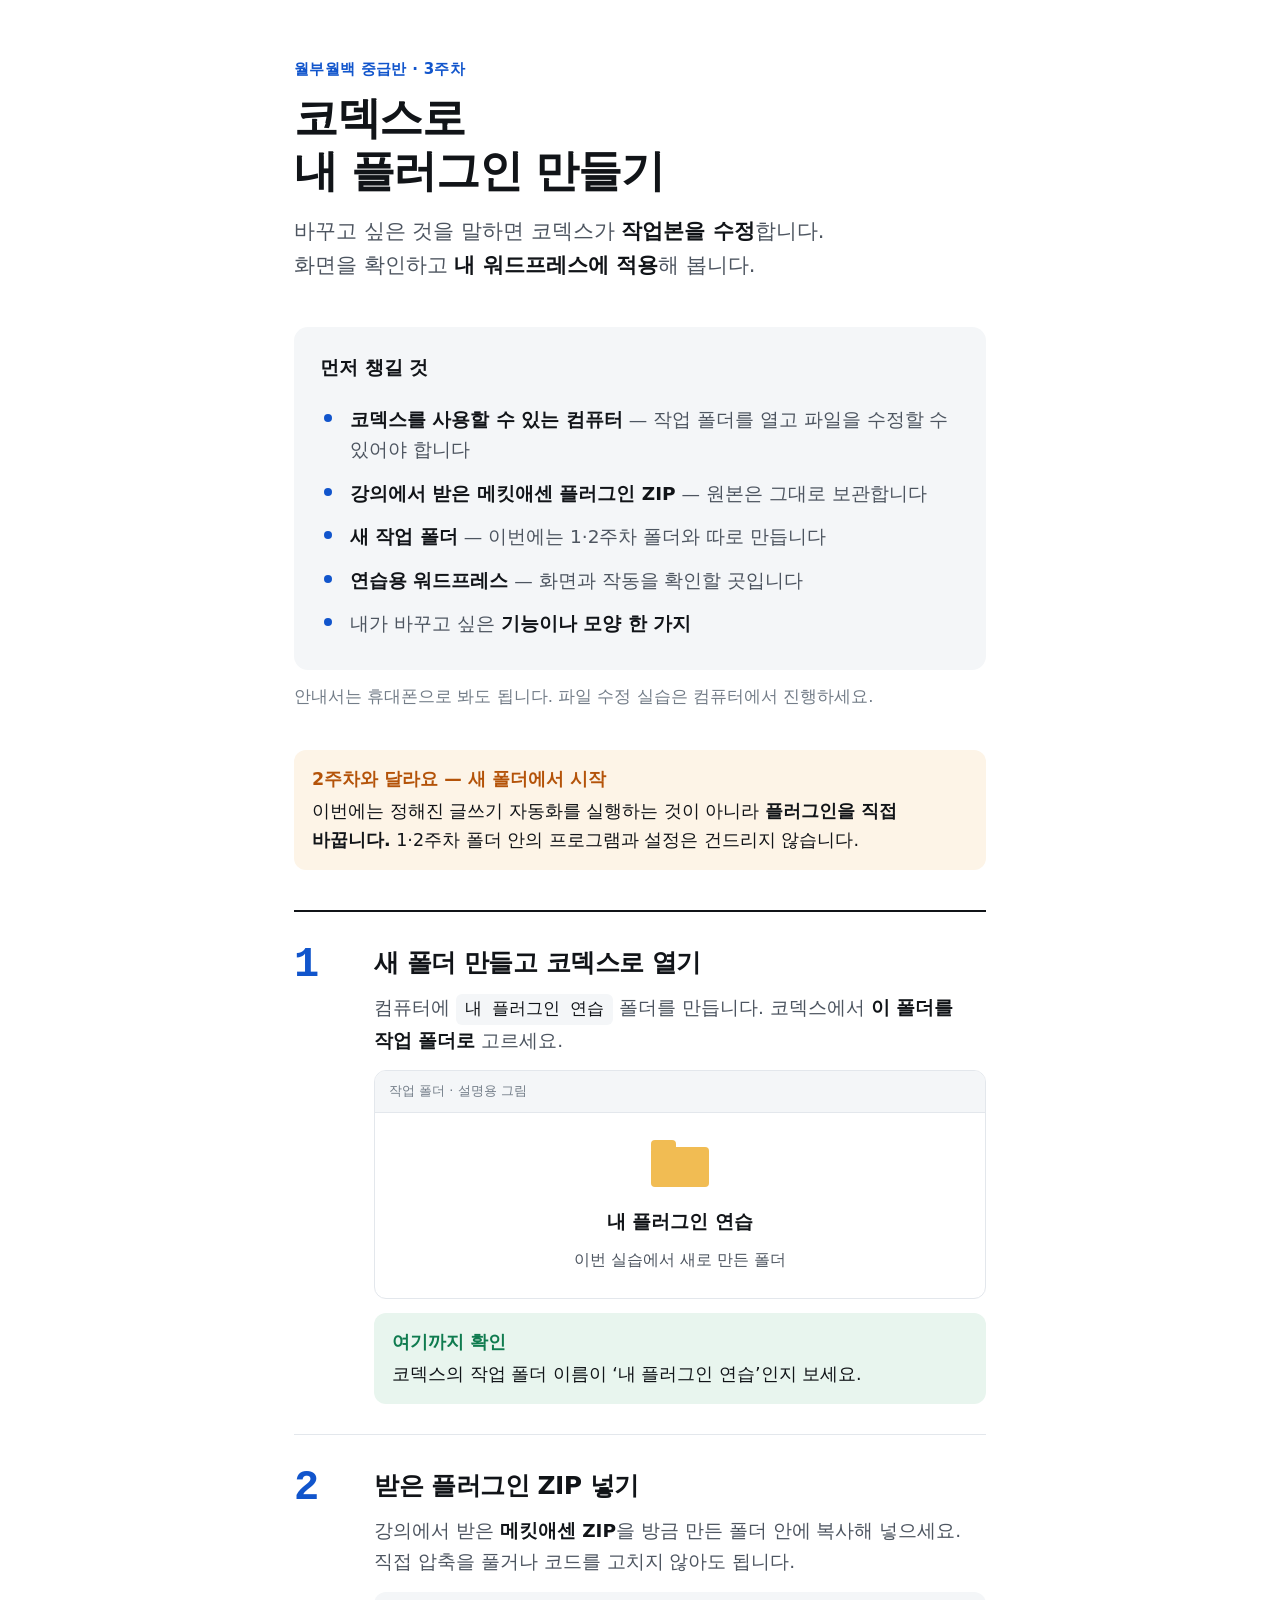
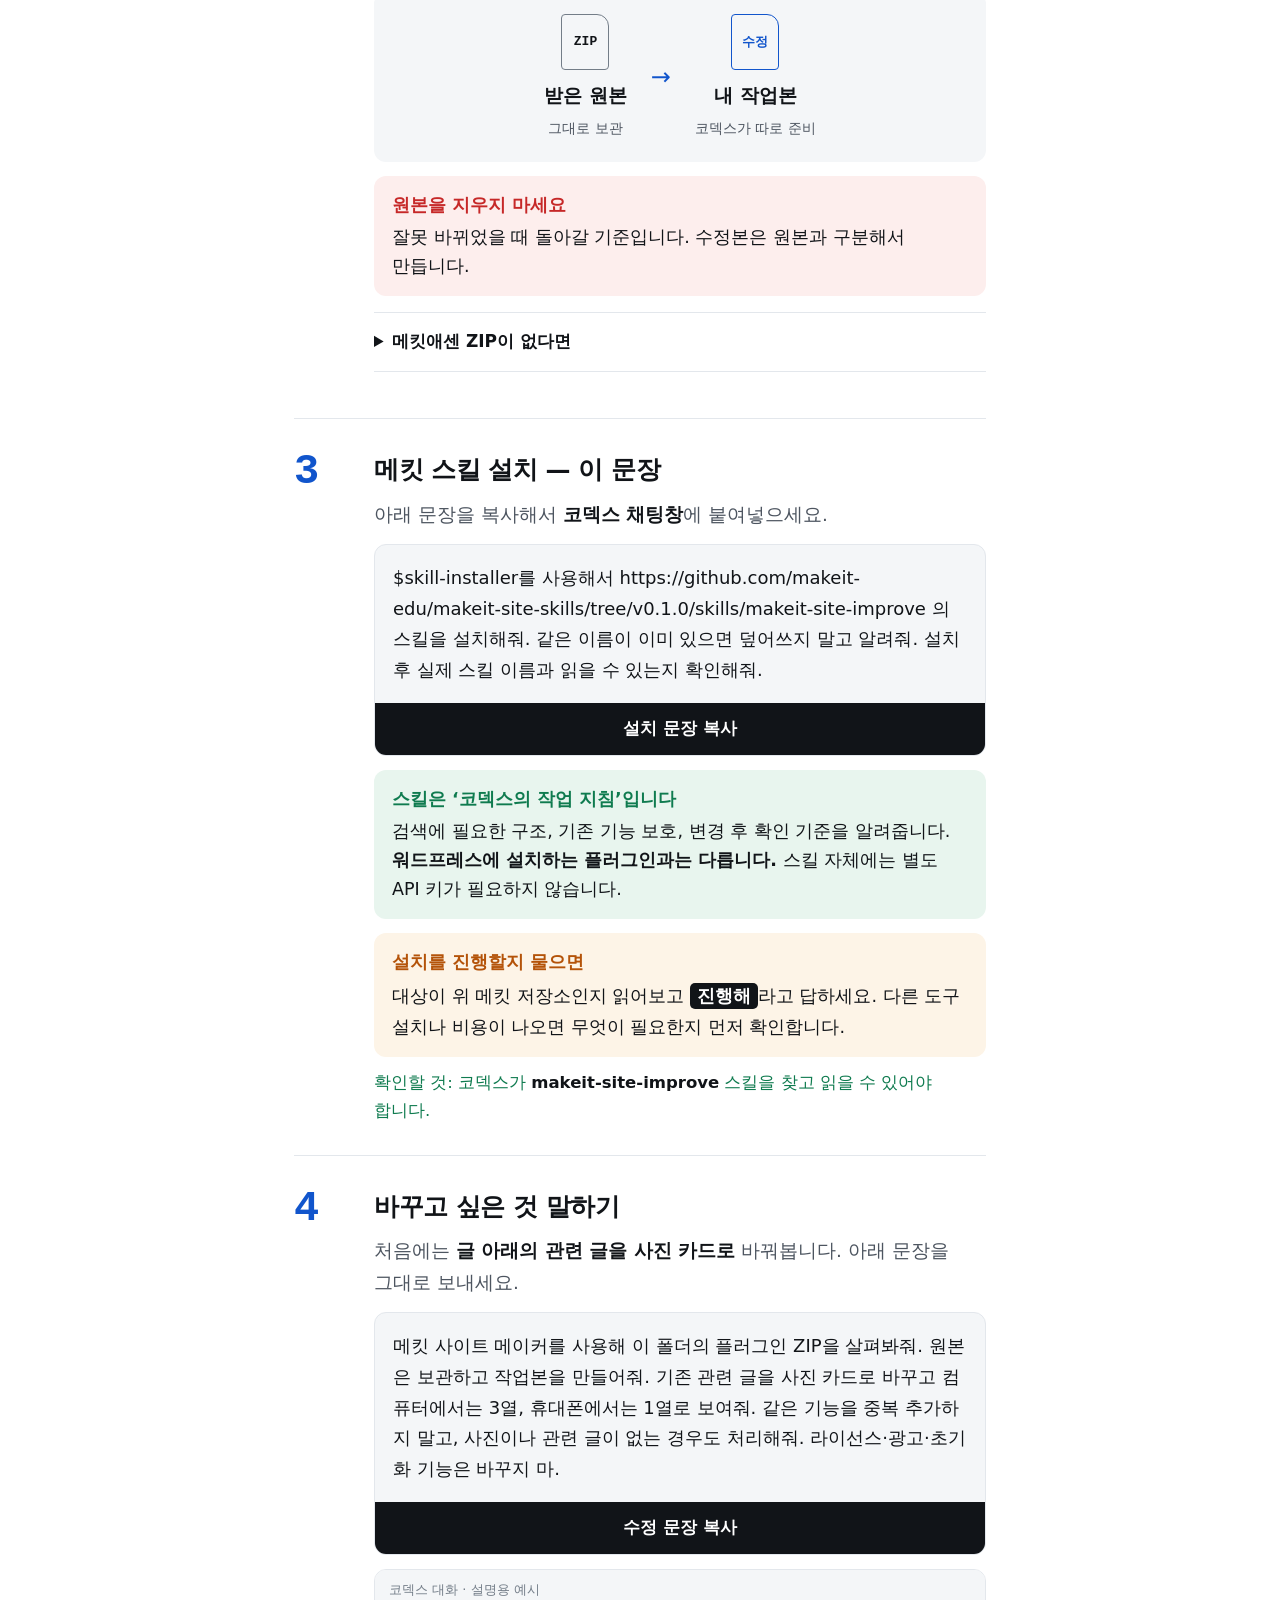
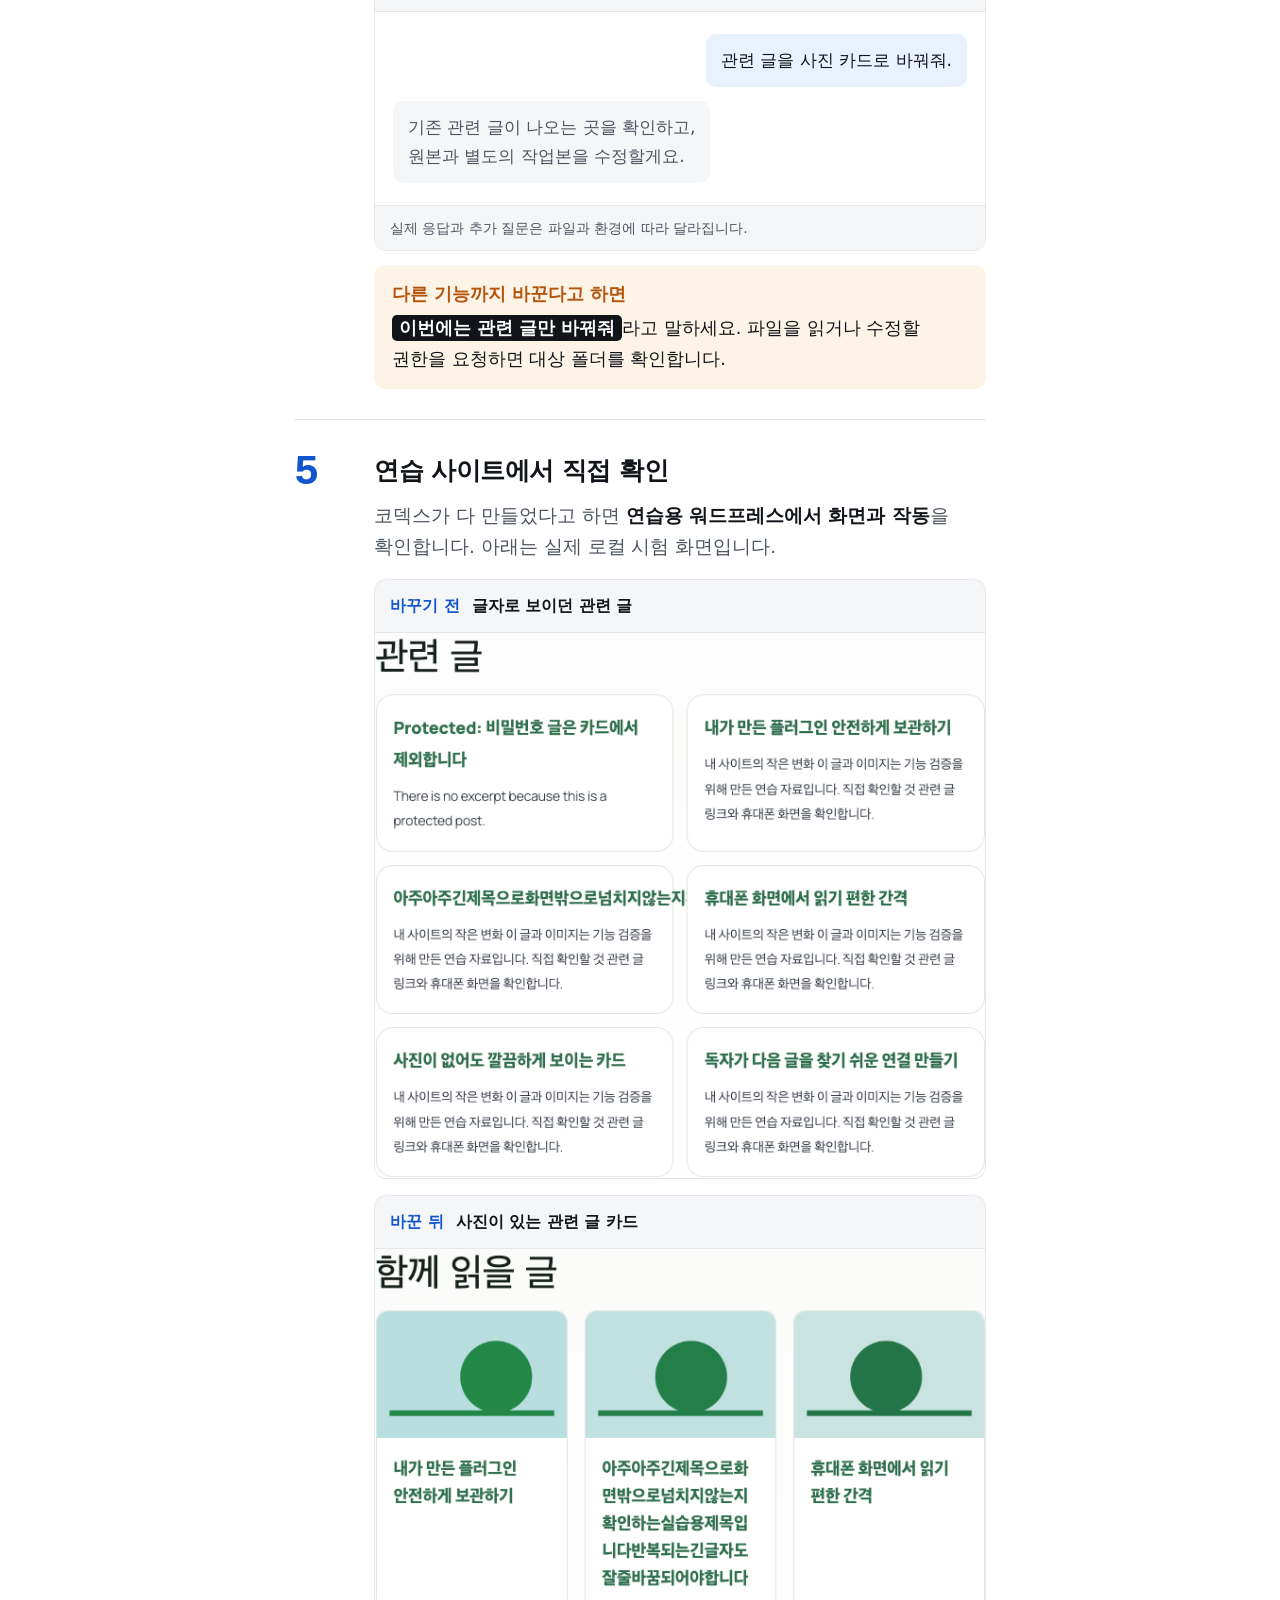
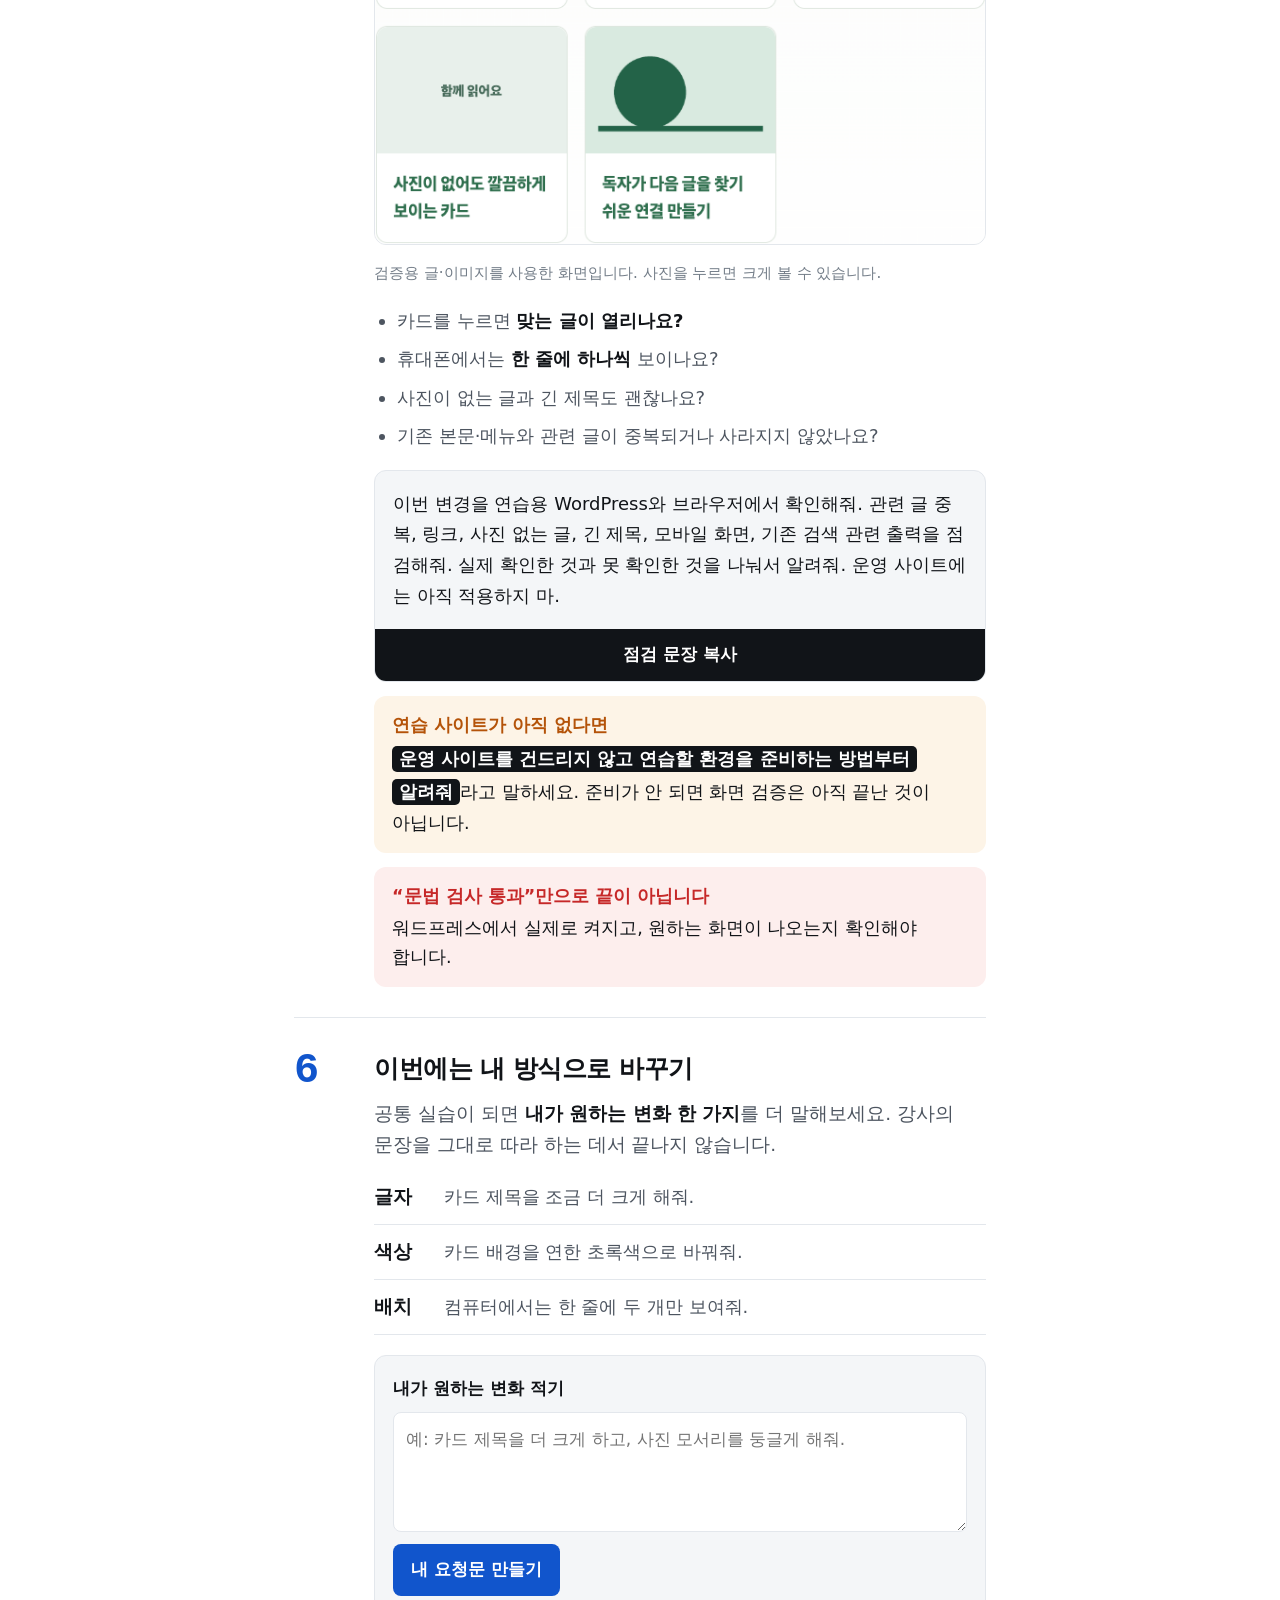
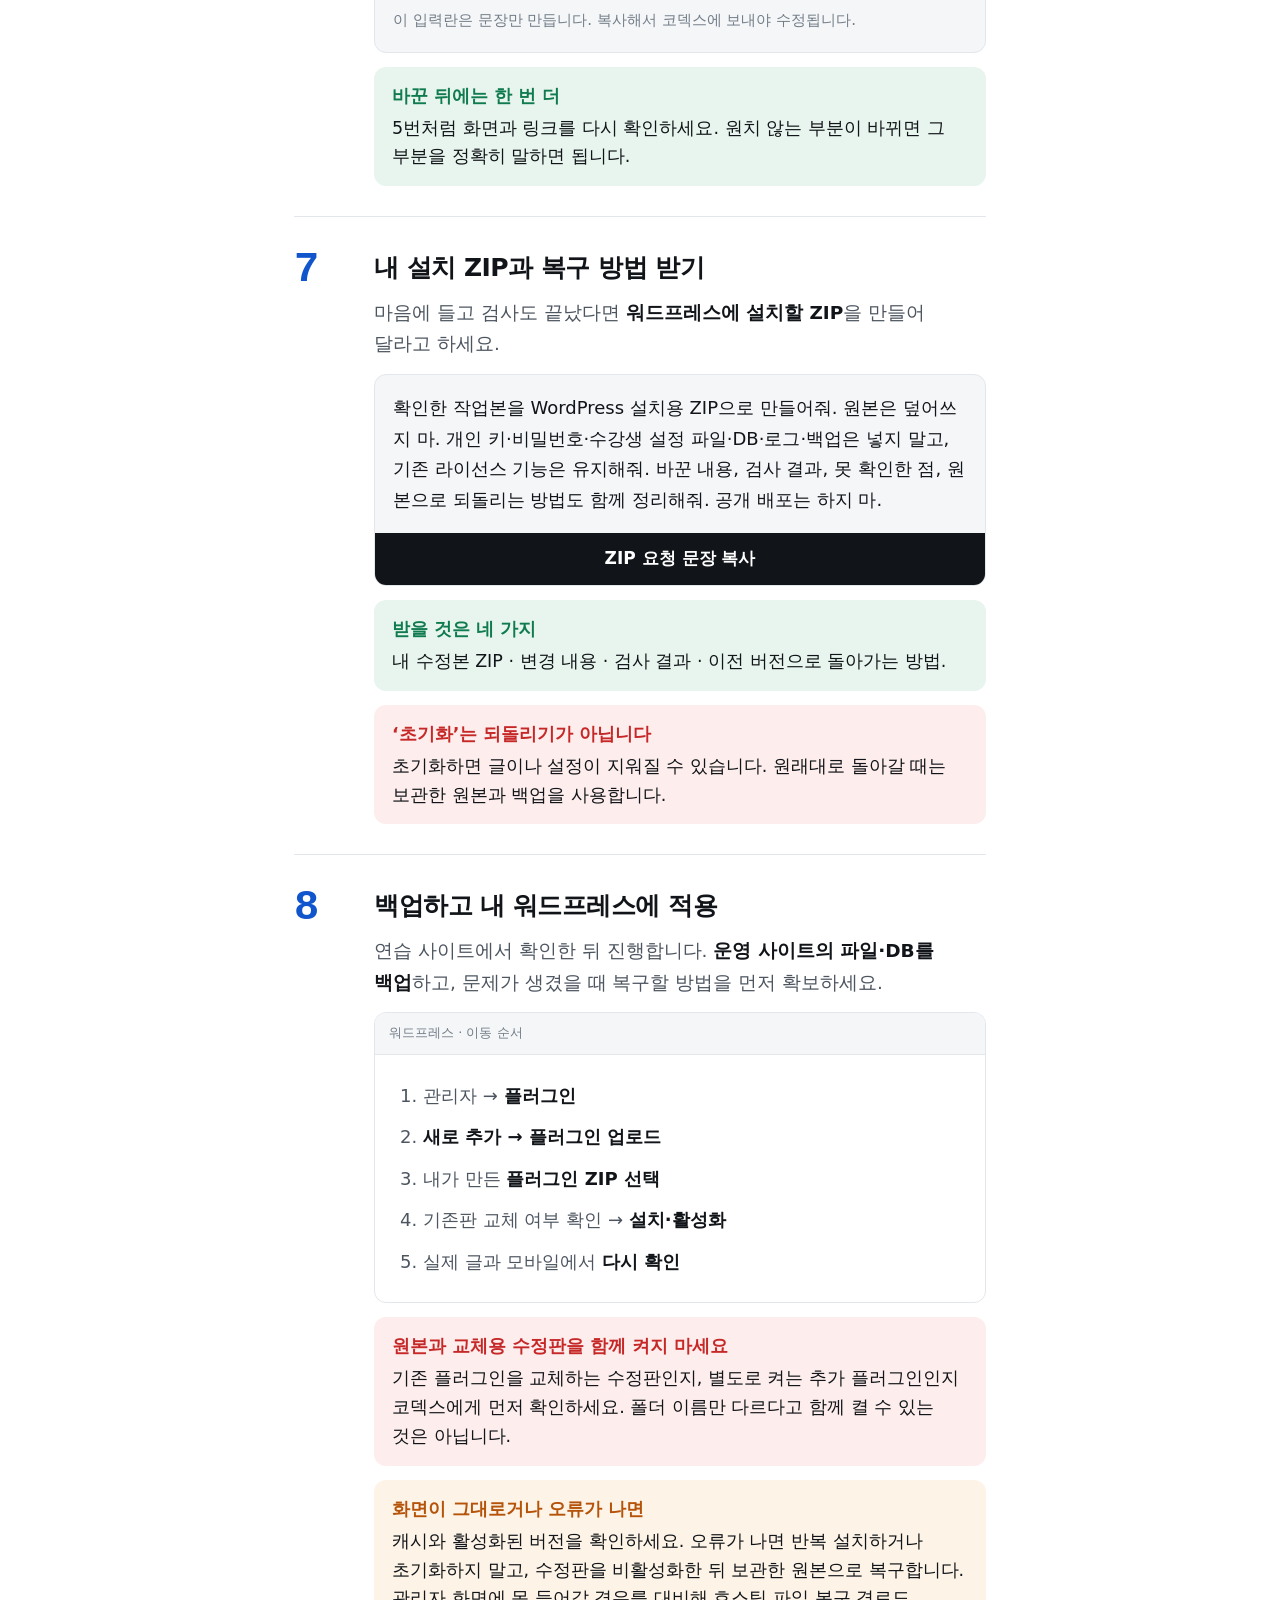
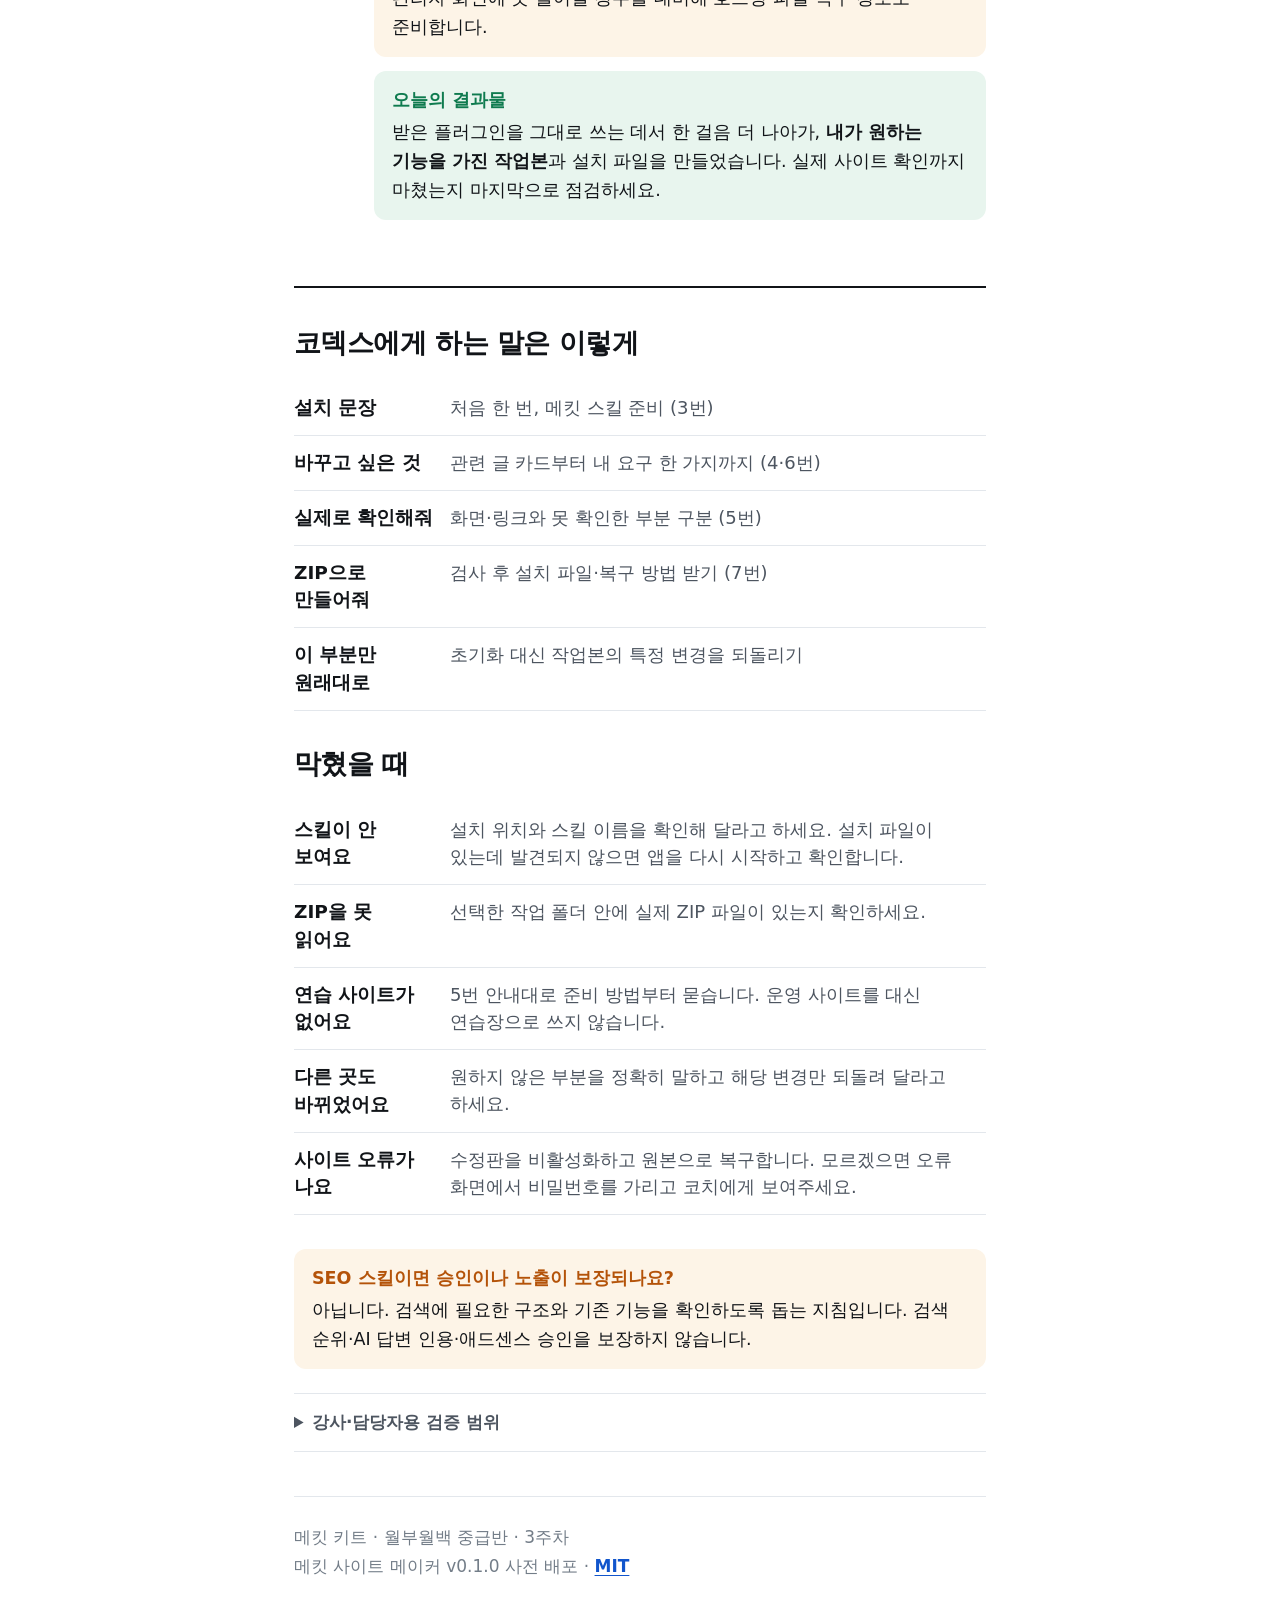
==== docs/week3/index.html @ f763611f "네이버 가이드 흐름을 따른 별도 3주차 페이지 추가" ====
<!doctype html>
<html lang="ko">
<head>
  <meta charset="utf-8">
  <meta name="viewport" content="width=device-width, initial-scale=1">
  <meta name="description" content="메킷 스킬을 준비하고, Codex에 원하는 변경을 말하고, 내 WordPress 플러그인을 만드는 중급반 3주차 안내서.">
  <meta name="color-scheme" content="light dark">
  <title>내 플러그인 만들기 — 월부월백 중급반 3주차</title>
  <link rel="stylesheet" href="style.css">
</head>
<body>
<a class="skip" href="#steps">실습 순서로 바로가기</a>
<main class="wrap">
  <header>
    <p class="eyebrow">월부월백 중급반 · 3주차</p>
    <h1>코덱스로<br>내 플러그인 만들기</h1>
    <p>바꾸고 싶은 것을 말하면 코덱스가 <b>작업본을 수정</b>합니다.<br>화면을 확인하고 <b>내 워드프레스에 적용</b>해 봅니다.</p>
  </header>

  <section class="prep" aria-labelledby="prep-title">
    <h2 id="prep-title">먼저 챙길 것</h2>
    <ul>
      <li><b>코덱스를 사용할 수 있는 컴퓨터</b> — 작업 폴더를 열고 파일을 수정할 수 있어야 합니다</li>
      <li><b>강의에서 받은 메킷애센 플러그인 ZIP</b> — 원본은 그대로 보관합니다</li>
      <li><b>새 작업 폴더</b> — 이번에는 1·2주차 폴더와 따로 만듭니다</li>
      <li><b>연습용 워드프레스</b> — 화면과 작동을 확인할 곳입니다</li>
      <li>내가 바꾸고 싶은 <b>기능이나 모양 한 가지</b></li>
    </ul>
  </section>
  <p class="tiny">안내서는 휴대폰으로 봐도 됩니다. 파일 수정 실습은 컴퓨터에서 진행하세요.</p>

  <aside class="note warn intro-note"><b>2주차와 달라요 — 새 폴더에서 시작</b>이번에는 정해진 글쓰기 자동화를 실행하는 것이 아니라 <b>플러그인을 직접 바꿉니다.</b> 1·2주차 폴더 안의 프로그램과 설정은 건드리지 않습니다.</aside>

  <div class="steps" id="steps">
    <section class="step" id="step-1" aria-labelledby="title-1">
      <div class="num" aria-hidden="true">1</div><div class="body">
        <h2 id="title-1">새 폴더 만들고 코덱스로 열기</h2>
        <p>컴퓨터에 <span class="path">내 플러그인 연습</span> 폴더를 만듭니다. 코덱스에서 <b>이 폴더를 작업 폴더로</b> 고르세요.</p>
        <div class="screen"><div class="bar"><span>작업 폴더 · 설명용 그림</span></div><div class="folder-picture"><span class="folder-icon" aria-hidden="true"></span><b>내 플러그인 연습</b><span>이번 실습에서 새로 만든 폴더</span></div></div>
        <aside class="note ok"><b>여기까지 확인</b>코덱스의 작업 폴더 이름이 ‘내 플러그인 연습’인지 보세요.</aside>
      </div>
    </section>

    <section class="step" id="step-2" aria-labelledby="title-2">
      <div class="num" aria-hidden="true">2</div><div class="body">
        <h2 id="title-2">받은 플러그인 ZIP 넣기</h2>
        <p>강의에서 받은 <b>메킷애센 ZIP</b>을 방금 만든 폴더 안에 복사해 넣으세요. 직접 압축을 풀거나 코드를 고치지 않아도 됩니다.</p>
        <div class="file-flow" aria-label="받은 원본 ZIP은 보관하고 코덱스가 별도 작업본을 만듭니다"><div><span class="file-tag">ZIP</span><b>받은 원본</b><small>그대로 보관</small></div><span class="arrow" aria-hidden="true">→</span><div><span class="file-tag blue">수정</span><b>내 작업본</b><small>코덱스가 따로 준비</small></div></div>
        <aside class="note stop"><b>원본을 지우지 마세요</b>잘못 바뀌었을 때 돌아갈 기준입니다. 수정본은 원본과 구분해서 만듭니다.</aside>
        <details><summary>메킷애센 ZIP이 없다면</summary><p>독립 연습용 플러그인으로 시작할 수 있습니다. 메킷애센을 대신하는 제품은 아닙니다.</p><a class="linkbig" href="../downloads/makeit-related-lab-0.1.0.zip" download>연습용 플러그인 ZIP 받기 ↓</a><p>이 예제는 설치 후 글의 단축코드 블록에 <span class="path">[makeit_related_lab]</span>를 넣어 사용합니다. 같은 카테고리에 공개 글이 두 개 이상 있어야 다른 글 카드가 나옵니다.</p></details>
      </div>
    </section>

    <section class="step" id="step-3" aria-labelledby="title-3">
      <div class="num" aria-hidden="true">3</div><div class="body">
        <h2 id="title-3">메킷 스킬 설치 — 이 문장</h2>
        <p>아래 문장을 복사해서 <b>코덱스 채팅창</b>에 붙여넣으세요.</p>
        <div class="prompt"><p id="install-prompt">$skill-installer를 사용해서 https://github.com/makeit-edu/makeit-site-skills/tree/v0.1.0/skills/makeit-site-improve 의 스킬을 설치해줘. 같은 이름이 이미 있으면 덮어쓰지 말고 알려줘. 설치 후 실제 스킬 이름과 읽을 수 있는지 확인해줘.</p><button type="button" data-copy="install-prompt">설치 문장 복사</button></div>
        <aside class="note ok"><b>스킬은 ‘코덱스의 작업 지침’입니다</b>검색에 필요한 구조, 기존 기능 보호, 변경 후 확인 기준을 알려줍니다. <b>워드프레스에 설치하는 플러그인과는 다릅니다.</b> 스킬 자체에는 별도 API 키가 필요하지 않습니다.</aside>
        <aside class="note warn"><b>설치를 진행할지 물으면</b>대상이 위 메킷 저장소인지 읽어보고 <span class="type">진행해</span>라고 답하세요. 다른 도구 설치나 비용이 나오면 무엇이 필요한지 먼저 확인합니다.</aside>
        <p class="success">확인할 것: 코덱스가 <b>makeit-site-improve</b> 스킬을 찾고 읽을 수 있어야 합니다.</p>
      </div>
    </section>

    <section class="step" id="step-4" aria-labelledby="title-4">
      <div class="num" aria-hidden="true">4</div><div class="body">
        <h2 id="title-4">바꾸고 싶은 것 말하기</h2>
        <p>처음에는 <b>글 아래의 관련 글을 사진 카드로</b> 바꿔봅니다. 아래 문장을 그대로 보내세요.</p>
        <div class="prompt"><p id="change-prompt">메킷 사이트 메이커를 사용해 이 폴더의 플러그인 ZIP을 살펴봐줘. 원본은 보관하고 작업본을 만들어줘. 기존 관련 글을 사진 카드로 바꾸고 컴퓨터에서는 3열, 휴대폰에서는 1열로 보여줘. 같은 기능을 중복 추가하지 말고, 사진이나 관련 글이 없는 경우도 처리해줘. 라이선스·광고·초기화 기능은 바꾸지 마.</p><button type="button" data-copy="change-prompt">수정 문장 복사</button></div>
        <div class="screen"><div class="bar"><span>코덱스 대화 · 설명용 예시</span></div><div class="conversation"><p class="you">관련 글을 사진 카드로 바꿔줘.</p><p class="codex">기존 관련 글이 나오는 곳을 확인하고,<br>원본과 별도의 작업본을 수정할게요.</p></div><div class="screen-caption">실제 응답과 추가 질문은 파일과 환경에 따라 달라집니다.</div></div>
        <aside class="note warn"><b>다른 기능까지 바꾼다고 하면</b><span class="type">이번에는 관련 글만 바꿔줘</span>라고 말하세요. 파일을 읽거나 수정할 권한을 요청하면 대상 폴더를 확인합니다.</aside>
      </div>
    </section>

    <section class="step" id="step-5" aria-labelledby="title-5">
      <div class="num" aria-hidden="true">5</div><div class="body">
        <h2 id="title-5">연습 사이트에서 직접 확인</h2>
        <p>코덱스가 다 만들었다고 하면 <b>연습용 워드프레스에서 화면과 작동</b>을 확인합니다. 아래는 실제 로컬 시험 화면입니다.</p>
        <figure><figcaption><span>바꾸기 전</span>글자로 보이던 관련 글</figcaption><a href="../images/makeit-before.png" target="_blank" rel="noopener"><img src="../images/makeit-before.png" alt="변경 전 텍스트 중심 관련 글 목록" width="1118" loading="lazy"></a></figure>
        <figure><figcaption><span>바꾼 뒤</span>사진이 있는 관련 글 카드</figcaption><a href="../images/makeit-after-1440.png" target="_blank" rel="noopener"><img src="../images/makeit-after-1440.png" alt="변경 후 사진과 제목이 있는 세 열의 관련 글 카드" width="1118" loading="lazy"></a></figure>
        <p class="caption">검증용 글·이미지를 사용한 화면입니다. 사진을 누르면 크게 볼 수 있습니다.</p>
        <ul class="checks"><li>카드를 누르면 <b>맞는 글이 열리나요?</b></li><li>휴대폰에서는 <b>한 줄에 하나씩</b> 보이나요?</li><li>사진이 없는 글과 긴 제목도 괜찮나요?</li><li>기존 본문·메뉴와 관련 글이 중복되거나 사라지지 않았나요?</li></ul>
        <div class="prompt"><p id="check-prompt">이번 변경을 연습용 WordPress와 브라우저에서 확인해줘. 관련 글 중복, 링크, 사진 없는 글, 긴 제목, 모바일 화면, 기존 검색 관련 출력을 점검해줘. 실제 확인한 것과 못 확인한 것을 나눠서 알려줘. 운영 사이트에는 아직 적용하지 마.</p><button type="button" data-copy="check-prompt">점검 문장 복사</button></div>
        <aside class="note warn"><b>연습 사이트가 아직 없다면</b><span class="type">운영 사이트를 건드리지 않고 연습할 환경을 준비하는 방법부터 알려줘</span>라고 말하세요. 준비가 안 되면 화면 검증은 아직 끝난 것이 아닙니다.</aside>
        <aside class="note stop"><b>“문법 검사 통과”만으로 끝이 아닙니다</b>워드프레스에서 실제로 켜지고, 원하는 화면이 나오는지 확인해야 합니다.</aside>
      </div>
    </section>

    <section class="step" id="step-6" aria-labelledby="title-6">
      <div class="num" aria-hidden="true">6</div><div class="body">
        <h2 id="title-6">이번에는 내 방식으로 바꾸기</h2>
        <p>공통 실습이 되면 <b>내가 원하는 변화 한 가지</b>를 더 말해보세요. 강사의 문장을 그대로 따라 하는 데서 끝나지 않습니다.</p>
        <div class="cmds examples"><div class="cmd"><b>글자</b><span>카드 제목을 조금 더 크게 해줘.</span></div><div class="cmd"><b>색상</b><span>카드 배경을 연한 초록색으로 바꿔줘.</span></div><div class="cmd"><b>배치</b><span>컴퓨터에서는 한 줄에 두 개만 보여줘.</span></div></div>
        <div class="personal"><label for="idea">내가 원하는 변화 적기</label><textarea id="idea" rows="3" maxlength="2000" placeholder="예: 카드 제목을 더 크게 하고, 사진 모서리를 둥글게 해줘."></textarea><button type="button" id="build-prompt">내 요청문 만들기</button><div class="prompt" id="personal-result" hidden><p id="own-prompt"></p><button type="button" data-copy="own-prompt">내 요청문 복사</button></div><p class="caption">이 입력란은 문장만 만듭니다. 복사해서 코덱스에 보내야 수정됩니다.</p></div>
        <aside class="note ok"><b>바꾼 뒤에는 한 번 더</b>5번처럼 화면과 링크를 다시 확인하세요. 원치 않는 부분이 바뀌면 그 부분을 정확히 말하면 됩니다.</aside>
      </div>
    </section>

    <section class="step" id="step-7" aria-labelledby="title-7">
      <div class="num" aria-hidden="true">7</div><div class="body">
        <h2 id="title-7">내 설치 ZIP과 복구 방법 받기</h2>
        <p>마음에 들고 검사도 끝났다면 <b>워드프레스에 설치할 ZIP</b>을 만들어 달라고 하세요.</p>
        <div class="prompt"><p id="zip-prompt">확인한 작업본을 WordPress 설치용 ZIP으로 만들어줘. 원본은 덮어쓰지 마. 개인 키·비밀번호·수강생 설정 파일·DB·로그·백업은 넣지 말고, 기존 라이선스 기능은 유지해줘. 바꾼 내용, 검사 결과, 못 확인한 점, 원본으로 되돌리는 방법도 함께 정리해줘. 공개 배포는 하지 마.</p><button type="button" data-copy="zip-prompt">ZIP 요청 문장 복사</button></div>
        <div class="note ok"><b>받을 것은 네 가지</b>내 수정본 ZIP · 변경 내용 · 검사 결과 · 이전 버전으로 돌아가는 방법.</div>
        <aside class="note stop"><b>‘초기화’는 되돌리기가 아닙니다</b>초기화하면 글이나 설정이 지워질 수 있습니다. 원래대로 돌아갈 때는 보관한 원본과 백업을 사용합니다.</aside>
      </div>
    </section>

    <section class="step" id="step-8" aria-labelledby="title-8">
      <div class="num" aria-hidden="true">8</div><div class="body">
        <h2 id="title-8">백업하고 내 워드프레스에 적용</h2>
        <p>연습 사이트에서 확인한 뒤 진행합니다. <b>운영 사이트의 파일·DB를 백업</b>하고, 문제가 생겼을 때 복구할 방법을 먼저 확보하세요.</p>
        <div class="screen"><div class="bar"><span>워드프레스 · 이동 순서</span></div><ol class="install-route"><li>관리자 → <b>플러그인</b></li><li><b>새로 추가 → 플러그인 업로드</b></li><li>내가 만든 <b>플러그인 ZIP 선택</b></li><li>기존판 교체 여부 확인 → <b>설치·활성화</b></li><li>실제 글과 모바일에서 <b>다시 확인</b></li></ol></div>
        <aside class="note stop"><b>원본과 교체용 수정판을 함께 켜지 마세요</b>기존 플러그인을 교체하는 수정판인지, 별도로 켜는 추가 플러그인인지 코덱스에게 먼저 확인하세요. 폴더 이름만 다르다고 함께 켤 수 있는 것은 아닙니다.</aside>
        <aside class="note warn"><b>화면이 그대로거나 오류가 나면</b>캐시와 활성화된 버전을 확인하세요. 오류가 나면 반복 설치하거나 초기화하지 말고, 수정판을 비활성화한 뒤 보관한 원본으로 복구합니다. 관리자 화면에 못 들어갈 경우를 대비해 호스팅 파일 복구 경로도 준비합니다.</aside>
        <div class="note ok"><b>오늘의 결과물</b>받은 플러그인을 그대로 쓰는 데서 한 걸음 더 나아가, <b>내가 원하는 기능을 가진 작업본</b>과 설치 파일을 만들었습니다. 실제 사이트 확인까지 마쳤는지 마지막으로 점검하세요.</div>
      </div>
    </section>
  </div>

  <section class="tail" aria-labelledby="commands-title">
    <h2 id="commands-title">코덱스에게 하는 말은 이렇게</h2>
    <div class="cmds"><div class="cmd"><b>설치 문장</b><span>처음 한 번, 메킷 스킬 준비 (3번)</span></div><div class="cmd"><b>바꾸고 싶은 것</b><span>관련 글 카드부터 내 요구 한 가지까지 (4·6번)</span></div><div class="cmd"><b>실제로 확인해줘</b><span>화면·링크와 못 확인한 부분 구분 (5번)</span></div><div class="cmd"><b>ZIP으로 만들어줘</b><span>검사 후 설치 파일·복구 방법 받기 (7번)</span></div><div class="cmd"><b>이 부분만 원래대로</b><span>초기화 대신 작업본의 특정 변경을 되돌리기</span></div></div>
    <h2>막혔을 때</h2>
    <div class="cmds"><div class="cmd"><b>스킬이 안 보여요</b><span>설치 위치와 스킬 이름을 확인해 달라고 하세요. 설치 파일이 있는데 발견되지 않으면 앱을 다시 시작하고 확인합니다.</span></div><div class="cmd"><b>ZIP을 못 읽어요</b><span>선택한 작업 폴더 안에 실제 ZIP 파일이 있는지 확인하세요.</span></div><div class="cmd"><b>연습 사이트가 없어요</b><span>5번 안내대로 준비 방법부터 묻습니다. 운영 사이트를 대신 연습장으로 쓰지 않습니다.</span></div><div class="cmd"><b>다른 곳도 바뀌었어요</b><span>원하지 않은 부분을 정확히 말하고 해당 변경만 되돌려 달라고 하세요.</span></div><div class="cmd"><b>사이트 오류가 나요</b><span>수정판을 비활성화하고 원본으로 복구합니다. 모르겠으면 오류 화면에서 비밀번호를 가리고 코치에게 보여주세요.</span></div></div>
    <aside class="note warn"><b>SEO 스킬이면 승인이나 노출이 보장되나요?</b>아닙니다. 검색에 필요한 구조와 기존 기능을 확인하도록 돕는 지침입니다. 검색 순위·AI 답변 인용·애드센스 승인을 보장하지 않습니다.</aside>
    <details class="teacher"><summary>강사·담당자용 검증 범위</summary><p>스킬 다운로드·설치, 로컬 WordPress 실행·화면·복구, 검사 도구 시험을 확인했습니다. Windows 첫 설치, 첫 수강생 완주, 운영 사이트 적용은 별도 검증이 필요합니다. 설치 파일 확인과 실제 대화에서의 스킬 사용은 구분합니다.</p><p><a href="../verification.md">상세 검증 기록</a> · <a href="../sources.md">공식 근거</a> · <a href="https://github.com/makeit-edu/makeit-site-skills">공개 저장소</a></p></details>
  </section>
  <footer>메킷 키트 · 월부월백 중급반 · 3주차<br>메킷 사이트 메이커 v0.1.0 사전 배포 · <a href="https://github.com/makeit-edu/makeit-site-skills/blob/main/LICENSE">MIT</a></footer>
</main>
<div id="notice" role="status" aria-live="polite"></div>
<script src="script.js"></script>
</body>
</html>
---- docs/week3/style.css ----
:root{--ink:#111418;--muted:#4d5560;--faint:#737d88;--bg:#fff;--box:#f4f6f8;--line:#e3e7ec;--blue:#1155cc;--blue-bg:#eaf1fe;--warn:#b45309;--warn-bg:#fdf4e7;--stop:#c62828;--stop-bg:#fdeeed;--ok:#0f7b4f;--ok-bg:#e8f5ee;--font:-apple-system,BlinkMacSystemFont,"Pretendard","Apple SD Gothic Neo","Malgun Gothic","Segoe UI",system-ui,sans-serif;--mono:ui-monospace,"SF Mono","Cascadia Mono",Menlo,Consolas,monospace}
@media(prefers-color-scheme:dark){:root{--ink:#e9edf2;--muted:#aeb7c2;--faint:#9aa5b3;--bg:#101317;--box:#191d23;--line:#282e36;--blue:#7cadff;--blue-bg:#16233a;--warn:#dfa44f;--warn-bg:#241c10;--stop:#f0736b;--stop-bg:#2a1513;--ok:#4dbd8a;--ok-bg:#102019}}
*{box-sizing:border-box}html{-webkit-text-size-adjust:100%}body{margin:0;background:var(--bg);color:var(--ink);font:19px/1.75 var(--font);word-break:keep-all;overflow-wrap:anywhere;-webkit-font-smoothing:antialiased}.wrap{max-width:740px;margin:auto;padding:56px 24px 120px}header{margin-bottom:44px}header .eyebrow{font-size:15px;color:var(--blue);font-weight:700;margin:0 0 10px;letter-spacing:.02em}h1{font-size:44px;line-height:1.2;letter-spacing:-.03em;margin:0 0 16px;font-weight:800}header>p:last-child{font-size:21px;line-height:1.65;color:var(--muted);margin:0}b,strong{color:var(--ink)}a{color:var(--blue);font-weight:600;text-underline-offset:3px}button,textarea{font:inherit}button,a,summary,textarea{outline-offset:4px}:focus-visible{outline:3px solid var(--blue)}button{border:0;border-radius:8px;padding:11px 18px;min-height:46px;font-size:17px;font-weight:700;background:var(--blue);color:var(--bg);cursor:pointer}button:hover{filter:brightness(.9)}[hidden]{display:none!important}.prep{padding:24px 26px;margin-bottom:12px;border-radius:14px;background:var(--box)}.prep h2{font-size:19px;font-weight:800;margin:0 0 14px}.prep ul{list-style:none;padding:0;margin:0}.prep li{position:relative;font-size:18.5px;color:var(--muted);line-height:1.6;padding:7px 0 7px 30px}.prep li:before{content:"";position:absolute;top:16px;left:4px;width:8px;height:8px;border-radius:50%;background:var(--blue)}.tiny{font-size:16.5px;line-height:1.6;color:var(--faint);margin:14px 0 40px}.note{padding:15px 18px;margin:14px 0 0;border-radius:12px;font-size:17.5px;line-height:1.65}.note>b:first-child{display:block;font-weight:800;margin-bottom:3px}.warn{background:var(--warn-bg)}.warn>b:first-child{color:var(--warn)}.stop{background:var(--stop-bg)}.stop>b:first-child{color:var(--stop)}.ok{background:var(--ok-bg)}.ok>b:first-child{color:var(--ok)}.intro-note{margin:0 0 40px}.step{display:flex;gap:22px;padding:30px 0;border-top:1px solid var(--line);scroll-margin-top:20px}.step:first-child{border-top:2px solid var(--ink)}.num{flex:0 0 58px;font:700 42px/1.1 var(--mono);font-variant-numeric:tabular-nums;letter-spacing:-.04em;color:var(--blue)}.body{flex:1;min-width:0;padding-top:4px}.body h2{font-size:25px;font-weight:800;line-height:1.35;letter-spacing:-.02em;margin:0 0 12px}.body p{font-size:18.5px;line-height:1.7;color:var(--muted);margin:0 0 10px}.body p:last-child{margin-bottom:0}.path{display:inline-block;background:var(--box);padding:2px 9px;border-radius:6px;font:17px/1.6 var(--mono);word-break:break-all;color:var(--ink)}.type{display:inline;background:var(--ink);color:var(--bg);font-weight:700;padding:3px 7px;border-radius:5px;box-decoration-break:clone;-webkit-box-decoration-break:clone;line-height:1.9}.prompt{border:1px solid var(--line);border-radius:12px;overflow:hidden;background:var(--box);margin:14px 0}.prompt p{padding:18px;margin:0;color:var(--ink);font-size:18px;white-space:pre-wrap;word-break:normal}.prompt button{display:block;width:100%;border-radius:0;background:var(--ink);color:var(--bg)}.screen{border:1px solid var(--line);border-radius:12px;overflow:hidden;margin:14px 0;background:var(--bg)}.bar{background:var(--box);border-bottom:1px solid var(--line);padding:9px 14px;font-size:13px;color:var(--faint)}.folder-picture{padding:24px;display:flex;align-items:center;flex-direction:column;gap:8px}.folder-picture>span:last-child{font-size:16px;color:var(--muted)}.folder-icon{display:block;width:58px;height:40px;border-radius:4px;background:#f1bc53;position:relative;margin:10px 0}.folder-icon:before{content:"";position:absolute;top:-7px;left:0;background:#f1bc53;width:25px;height:10px;border-radius:4px 4px 0 0}.file-flow{display:flex;align-items:center;justify-content:center;gap:24px;background:var(--box);border-radius:12px;padding:22px 12px;margin:14px 0}.file-flow>div{display:flex;flex-direction:column;align-items:center;gap:4px}.file-tag{display:grid;place-items:center;width:48px;height:56px;border:1.5px solid var(--faint);border-radius:4px 12px 4px 4px;font:700 13px var(--mono);margin-bottom:5px}.file-tag.blue{border-color:var(--blue);color:var(--blue)}.file-flow small{color:var(--muted);font-size:14px}.arrow{color:var(--blue);font-size:24px}.linkbig{display:block;padding:16px 18px;background:var(--blue-bg);border-radius:12px;text-decoration:none;margin:14px 0;font-size:17px}.success{padding-top:12px}.body .success{font-size:16.5px;color:var(--ok)}.conversation{display:flex;flex-direction:column;gap:14px;padding:22px 18px}.conversation p{font-size:17px;padding:12px 15px;border-radius:10px;max-width:94%;margin:0}.conversation .you{background:var(--blue-bg);color:var(--ink);align-self:flex-end}.conversation .codex{background:var(--box);align-self:flex-start}.screen-caption{padding:10px 15px;background:var(--box);font-size:14px;color:var(--muted);border-top:1px solid var(--line)}figure{margin:16px 0;border:1px solid var(--line);border-radius:12px;overflow:hidden;background:var(--box)}figcaption{padding:12px 15px;font-size:16px;font-weight:600;border-bottom:1px solid var(--line)}figcaption span{color:var(--blue);font-weight:800;margin-right:12px}figure a{display:block}figure img{display:block;width:100%;height:auto}.body .caption{font-size:15px;color:var(--faint)}.checks{padding-left:23px;margin:18px 0;color:var(--muted);font-size:18px}.checks li{margin:7px 0}.cmds{margin:0 0 34px}.cmd{display:flex;align-items:baseline;gap:16px;padding:13px 0;border-bottom:1px solid var(--line)}.cmd>b{flex:0 0 140px;font-size:18.5px;line-height:1.5}.cmd>span{font-size:18px;line-height:1.5;color:var(--muted)}.examples{margin-bottom:20px}.examples .cmd>b{flex-basis:54px}.personal{border:1px solid var(--line);border-radius:12px;padding:18px;background:var(--box)}.personal label{display:block;font-size:17px;font-weight:700}textarea{display:block;width:100%;padding:12px;background:var(--bg);color:var(--ink);border:1px solid var(--line);border-radius:8px;resize:vertical;font-size:17px;line-height:1.65;margin:9px 0 12px;min-height:120px}.personal .caption{margin-top:12px}.personal .prompt{background:var(--bg)}.install-route{margin:0;padding:20px 22px 20px 48px;color:var(--muted);font-size:18px}.install-route li{padding:5px 0}details{margin:16px 0;padding:14px 0;border-top:1px solid var(--line);border-bottom:1px solid var(--line)}summary{font-size:17px;font-weight:700;cursor:pointer}details p{margin-top:12px!important}.tail{margin-top:36px;padding-top:36px;border-top:2px solid var(--ink)}.tail h2{font-size:27px;font-weight:800;line-height:1.4;letter-spacing:-.02em;margin:0 0 20px}.teacher{margin-top:24px;font-size:17px;color:var(--muted)}footer{margin-top:44px;padding-top:26px;border-top:1px solid var(--line);font-size:17px;line-height:1.7;color:var(--faint)}.skip{position:absolute;left:12px;top:-100px;padding:10px;background:var(--bg)}.skip:focus{top:12px}#notice{position:fixed;left:50%;bottom:24px;transform:translateX(-50%);max-width:calc(100vw - 32px);width:max-content;border-radius:10px;padding:12px 18px;background:var(--ink);color:var(--bg);font-size:16px;box-shadow:0 3px 15px #0002;opacity:0;pointer-events:none}#notice.visible{opacity:1}
@media(max-width:620px){body{font-size:18px}.wrap{padding:36px 18px 90px}h1{font-size:33px}header>p:last-child{font-size:19px}.step{gap:15px;padding:26px 0}.num{flex-basis:40px;font-size:32px}.body h2{font-size:21px}.body p{font-size:17.5px}.cmd{flex-direction:column;gap:3px}.cmd>b,.examples .cmd>b{flex:none}.prep{padding:22px 20px}.prep li{font-size:17.5px}.note{padding:14px;font-size:16.5px}.prompt p{font-size:17px;padding:15px}.file-flow{gap:15px}.file-flow b{font-size:16px}.file-flow small{font-size:12px}.conversation{padding:16px 12px}.conversation p{font-size:16px}.tail h2{font-size:24px}.personal{padding:14px}.checks{font-size:17px}.install-route{font-size:17px;padding-left:36px}.body .caption{font-size:14px}figcaption{font-size:15px;padding:10px 12px}}
@media print{body{background:#fff;color:#000;font-size:11.5pt}.wrap{max-width:none;padding:0}.step{break-inside:avoid}.prompt button,.personal,#notice,.skip{display:none}.note,.prep{border:1px solid #ccc}a{color:#000}figure{break-inside:avoid}details>p{display:block}footer{font-size:10pt}}
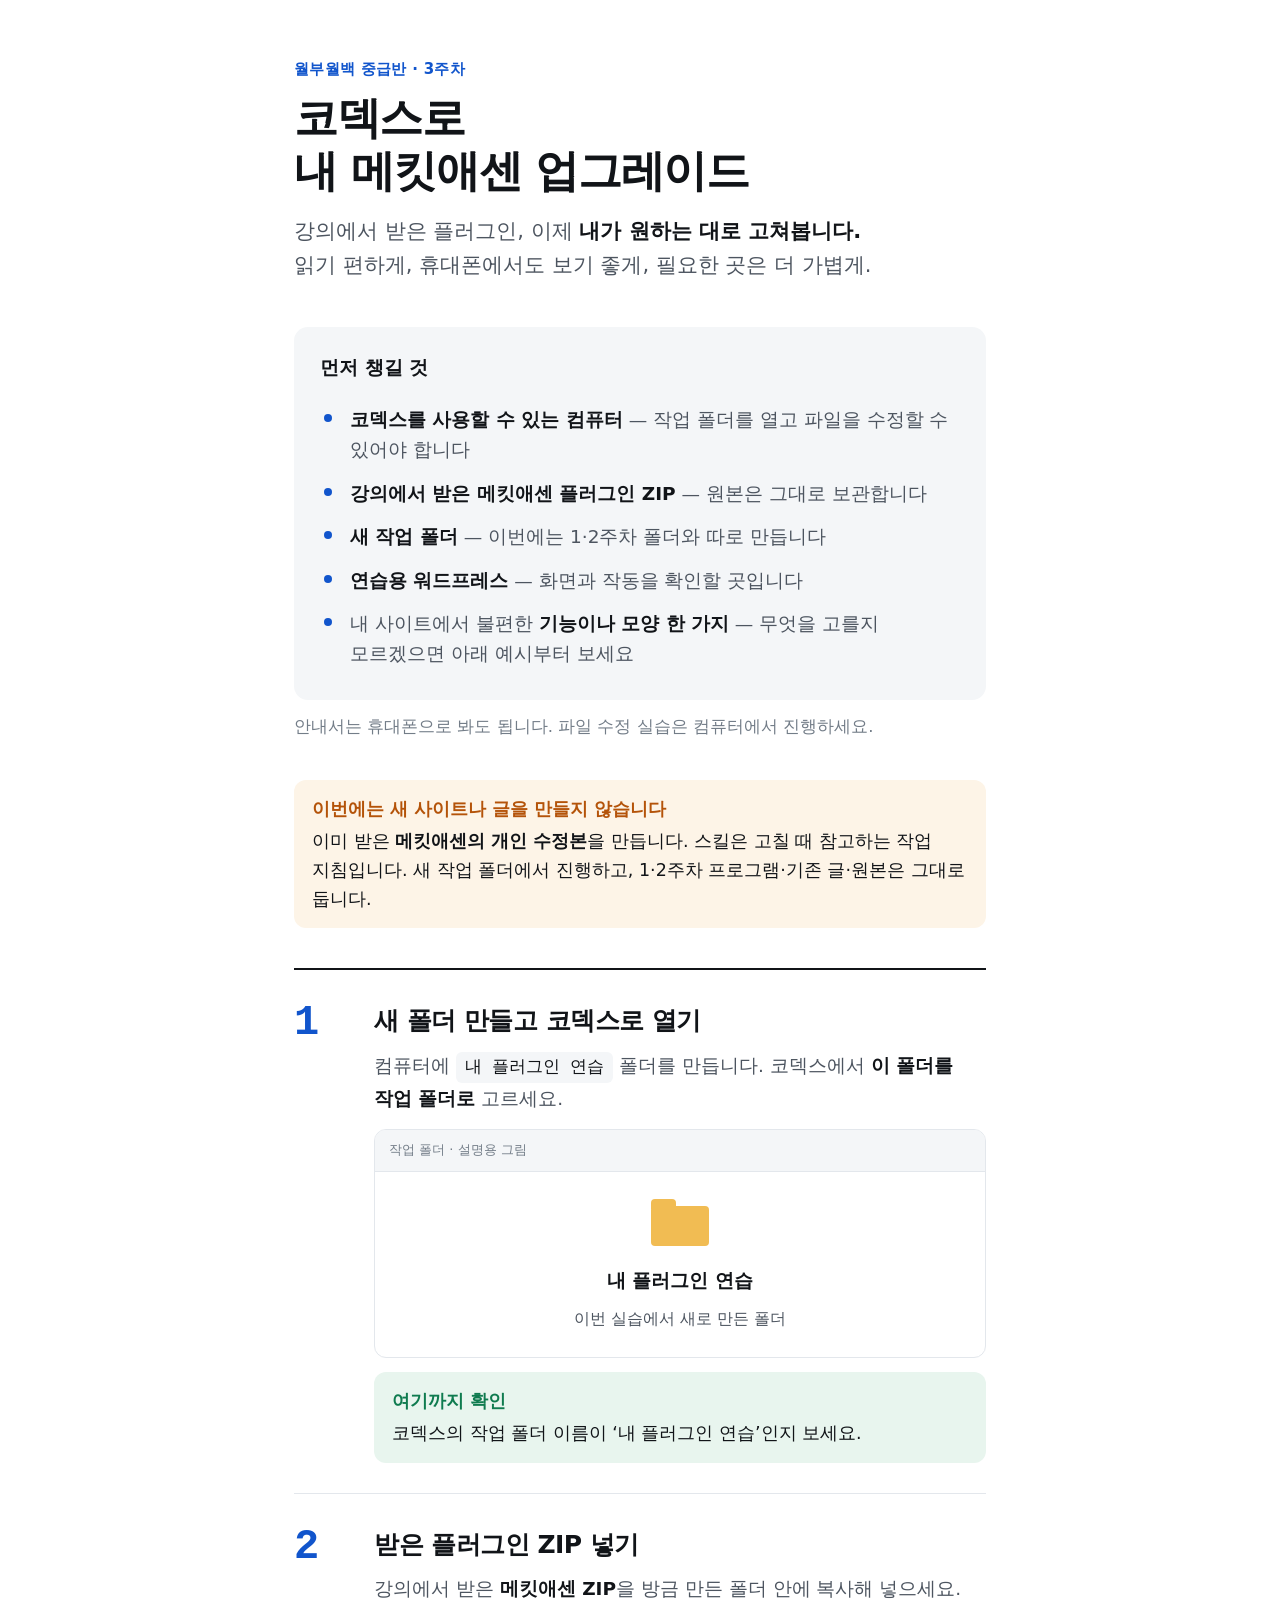
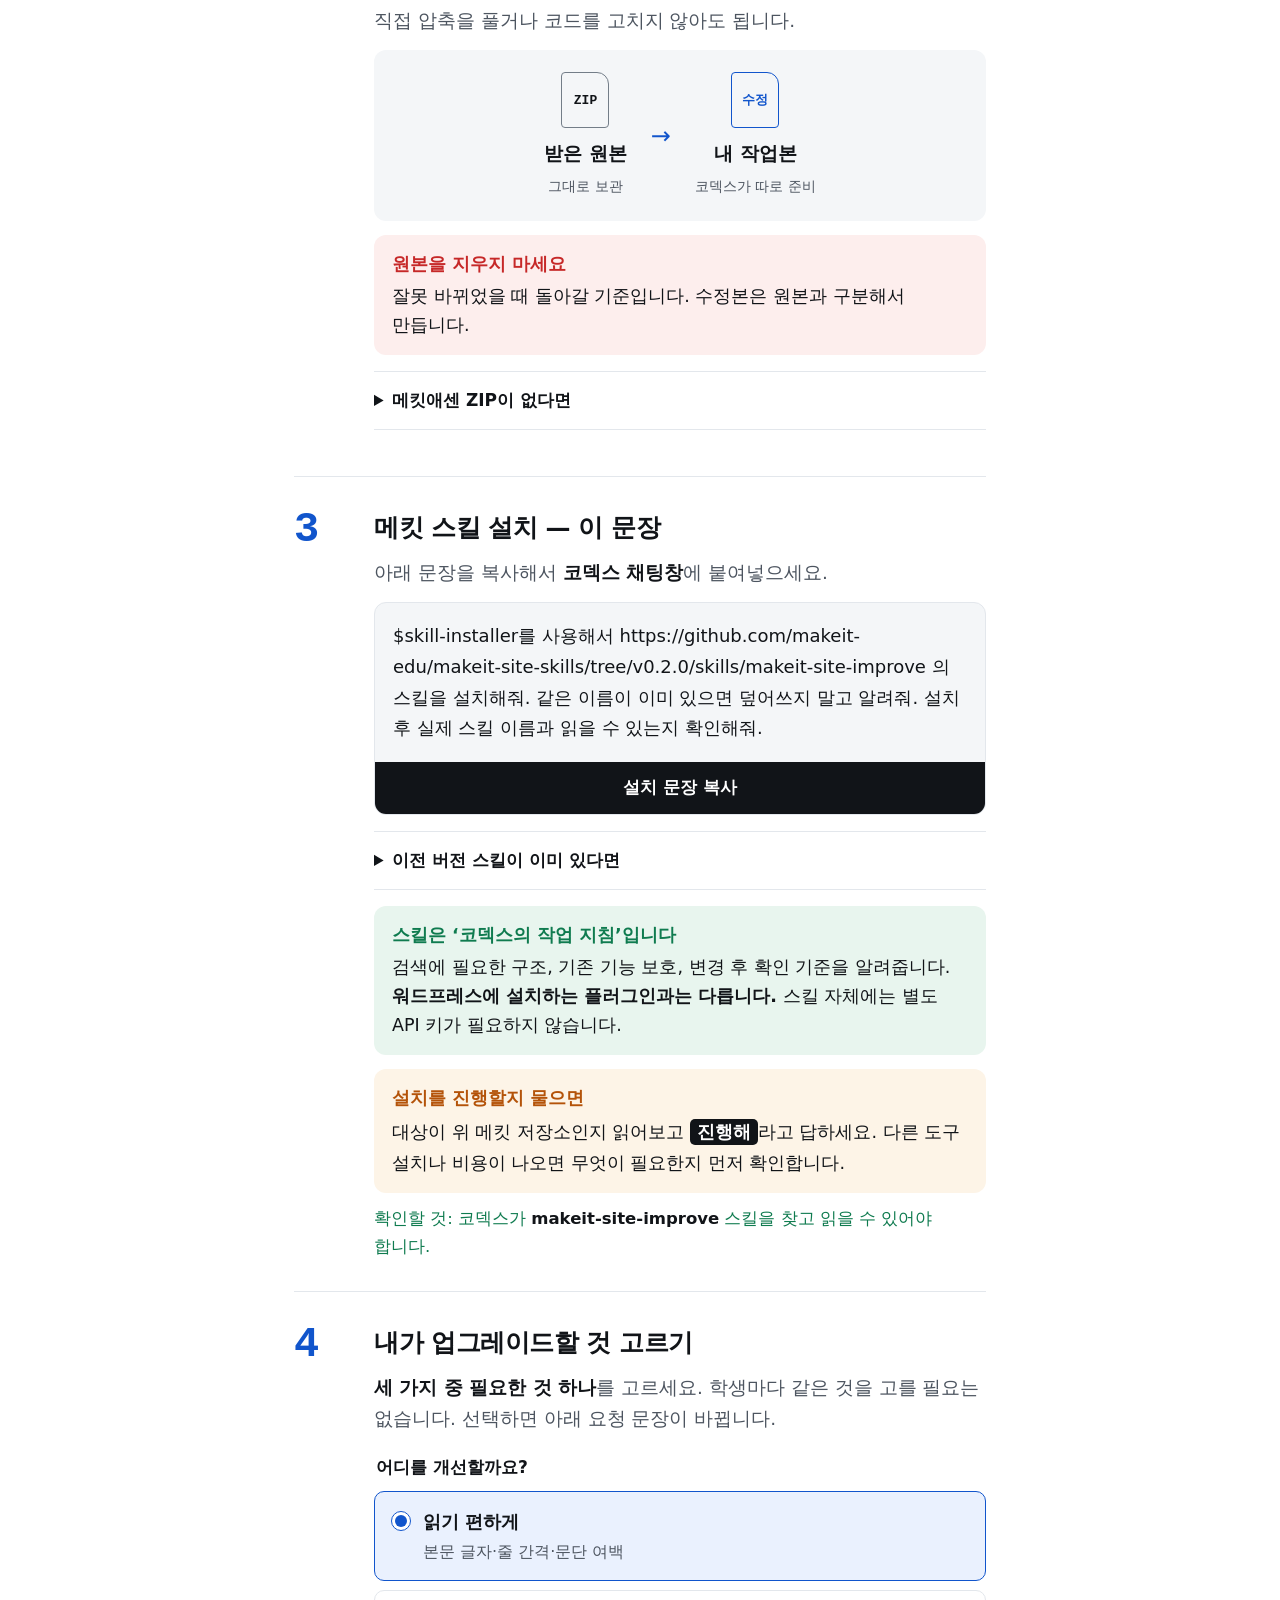
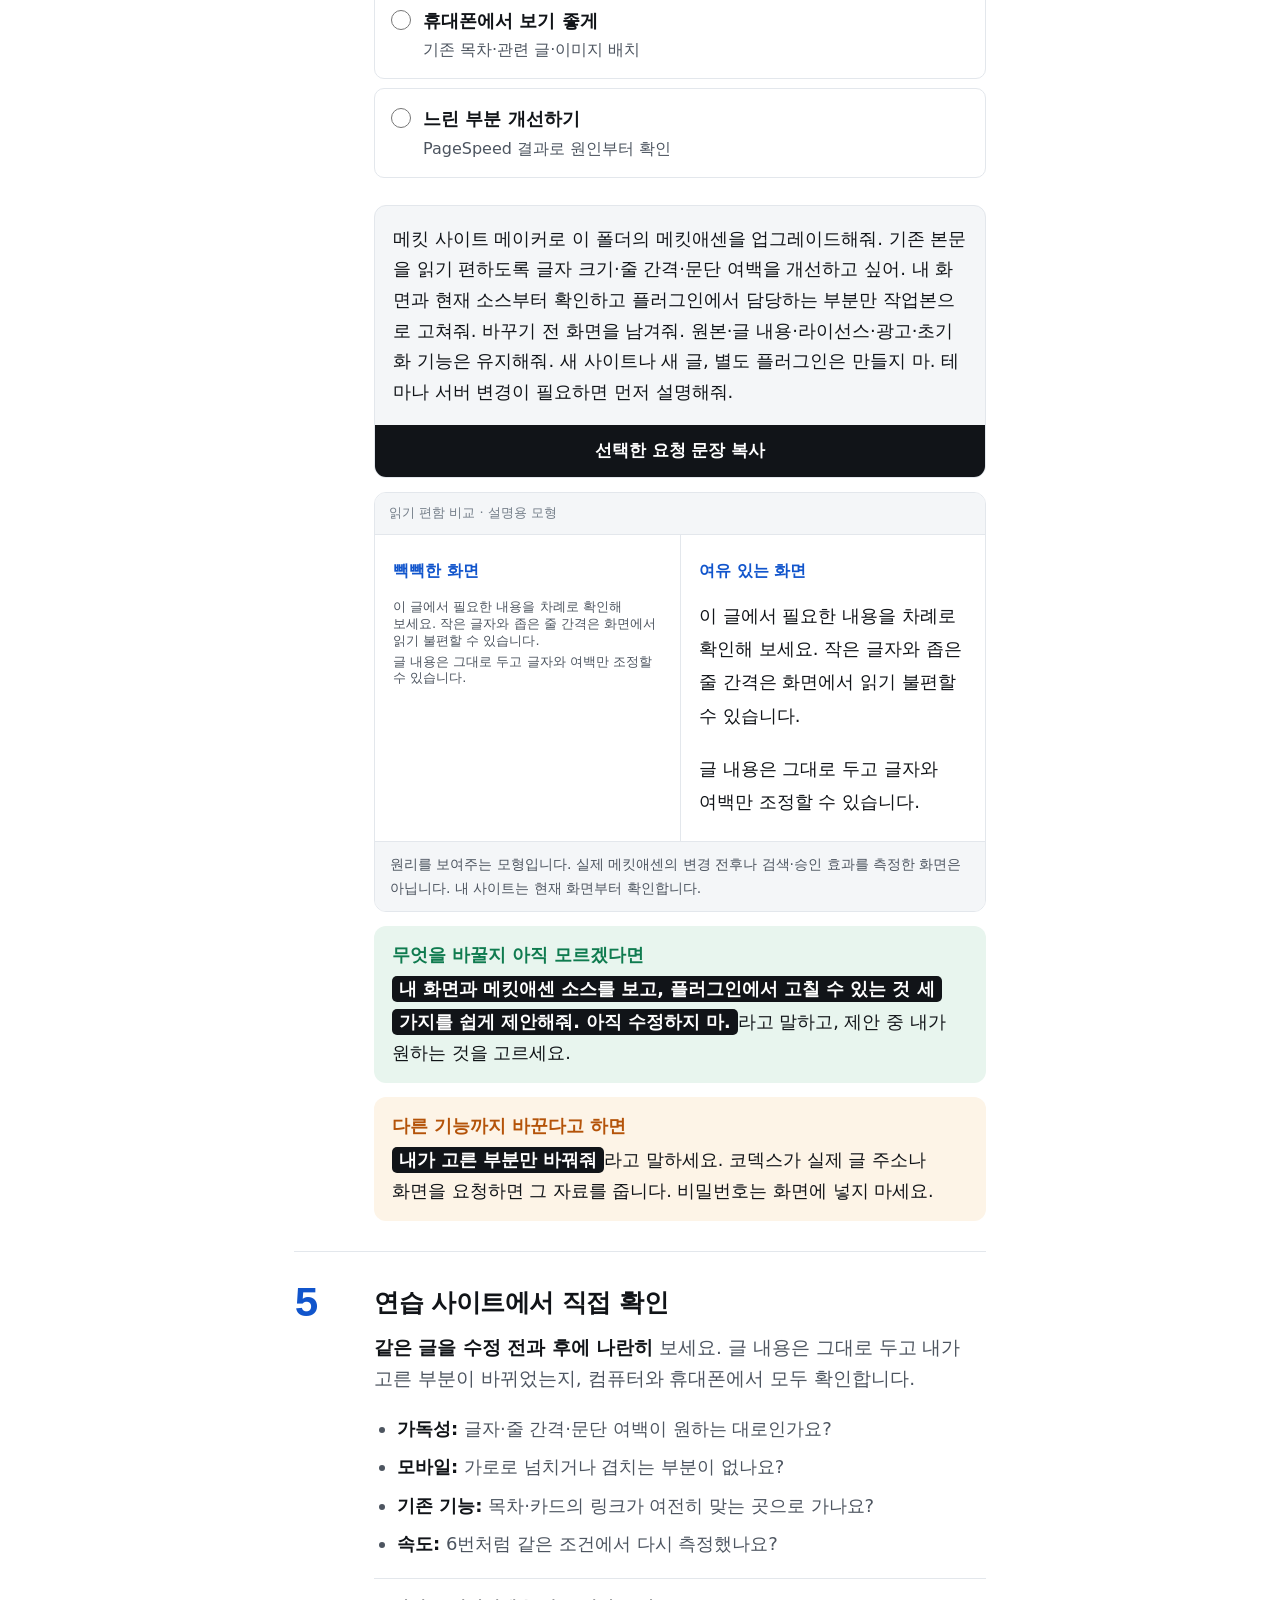
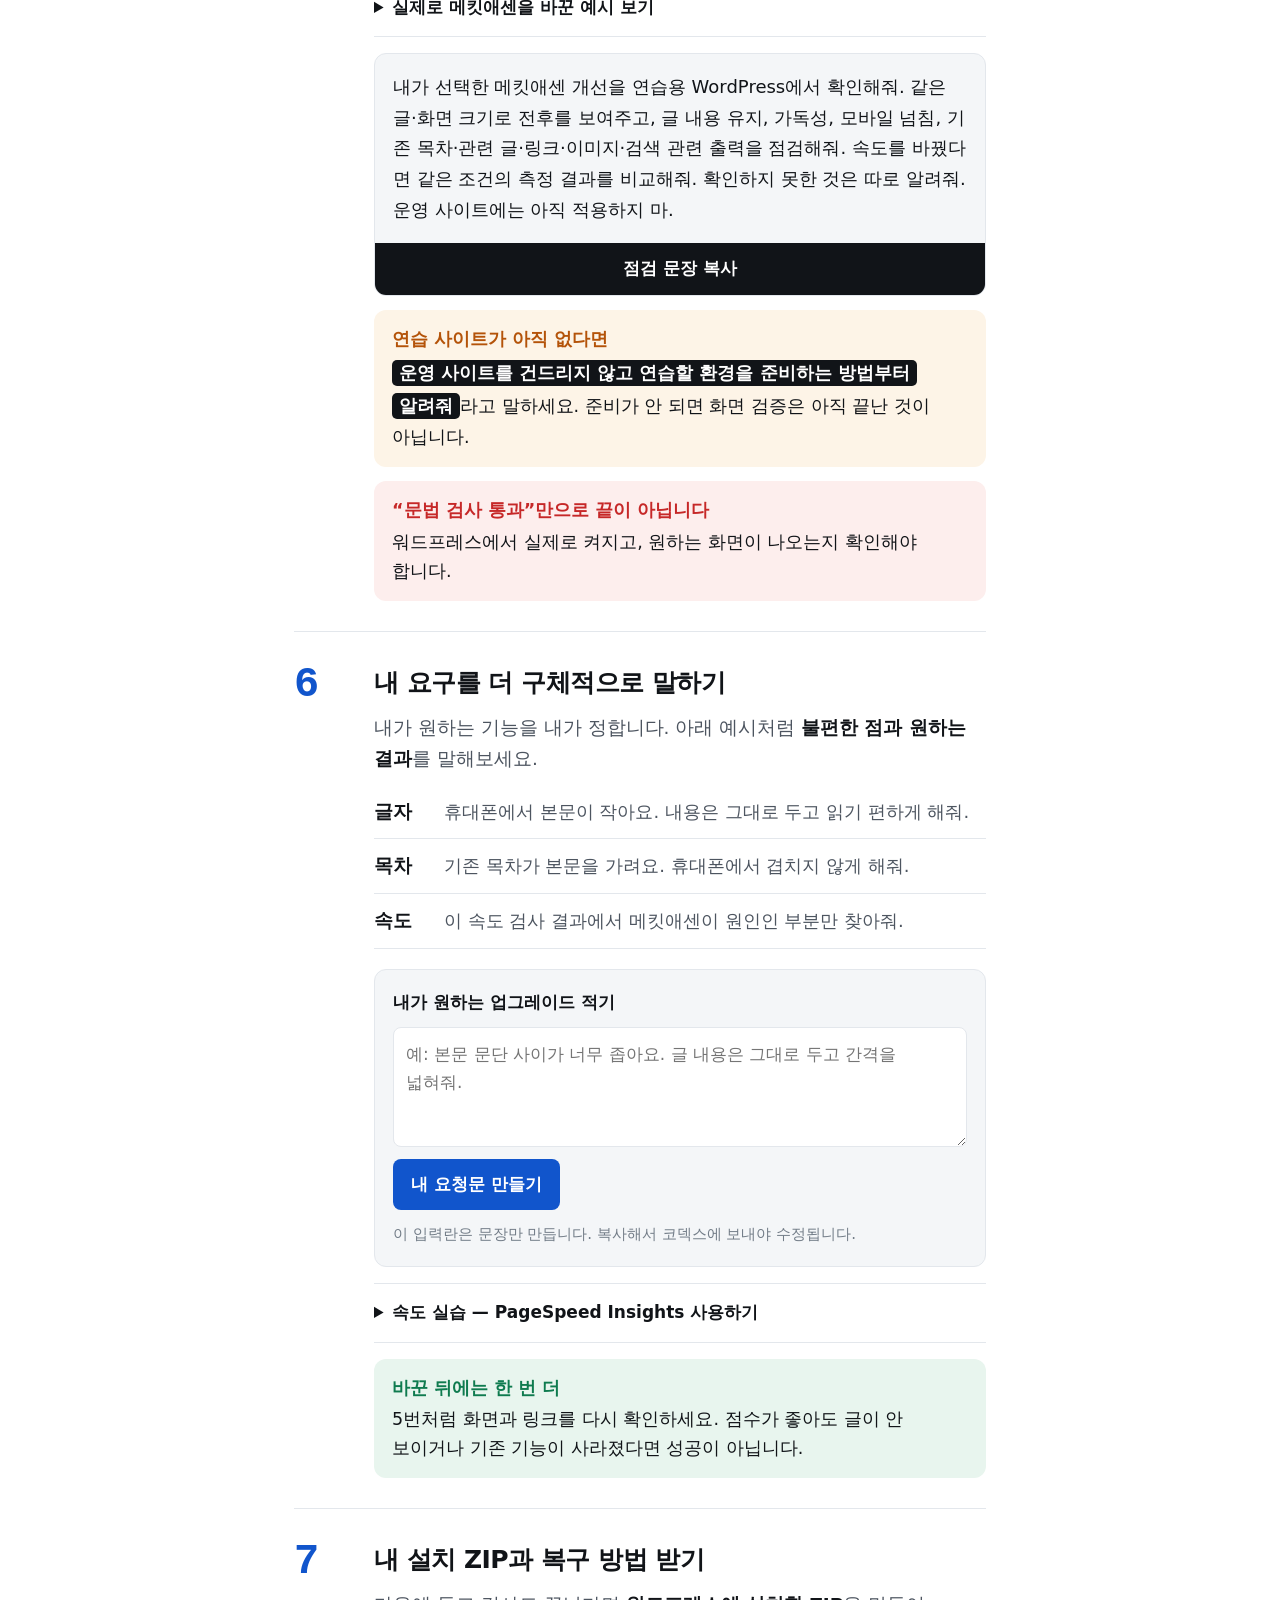
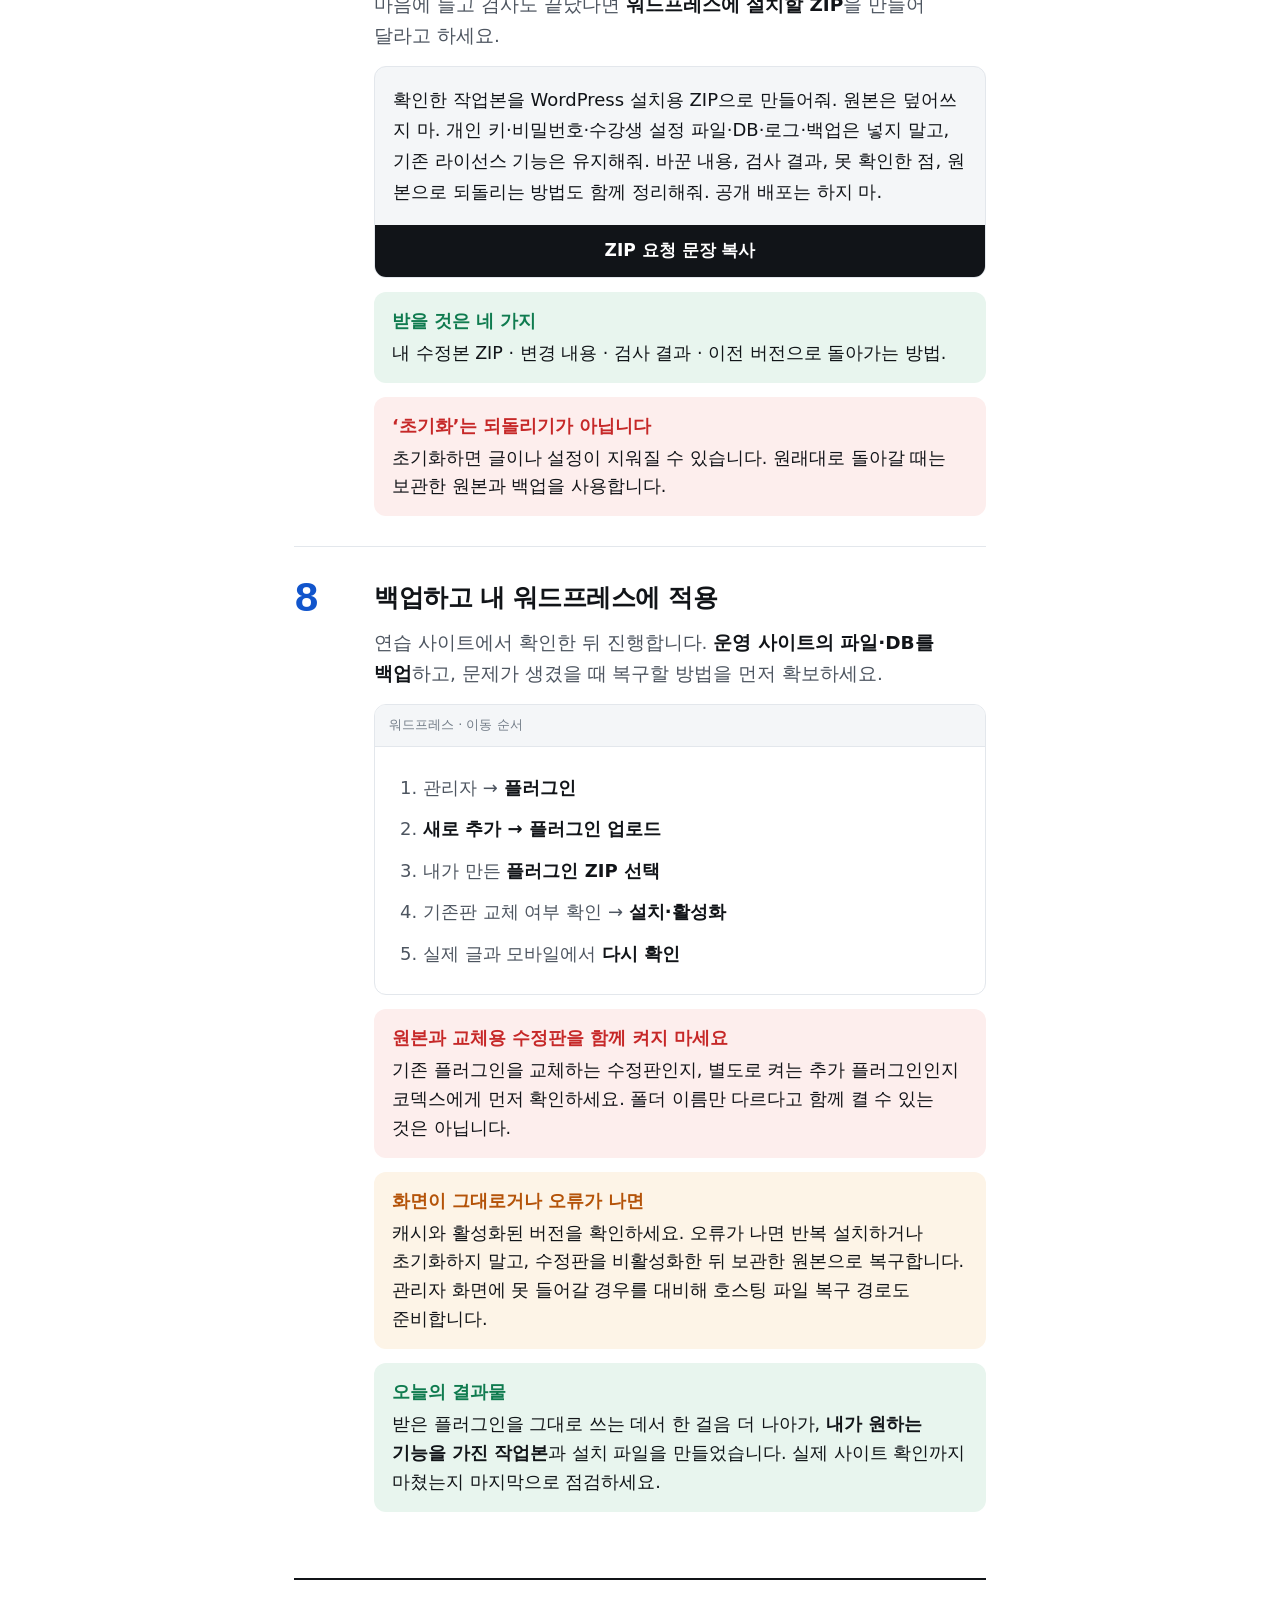
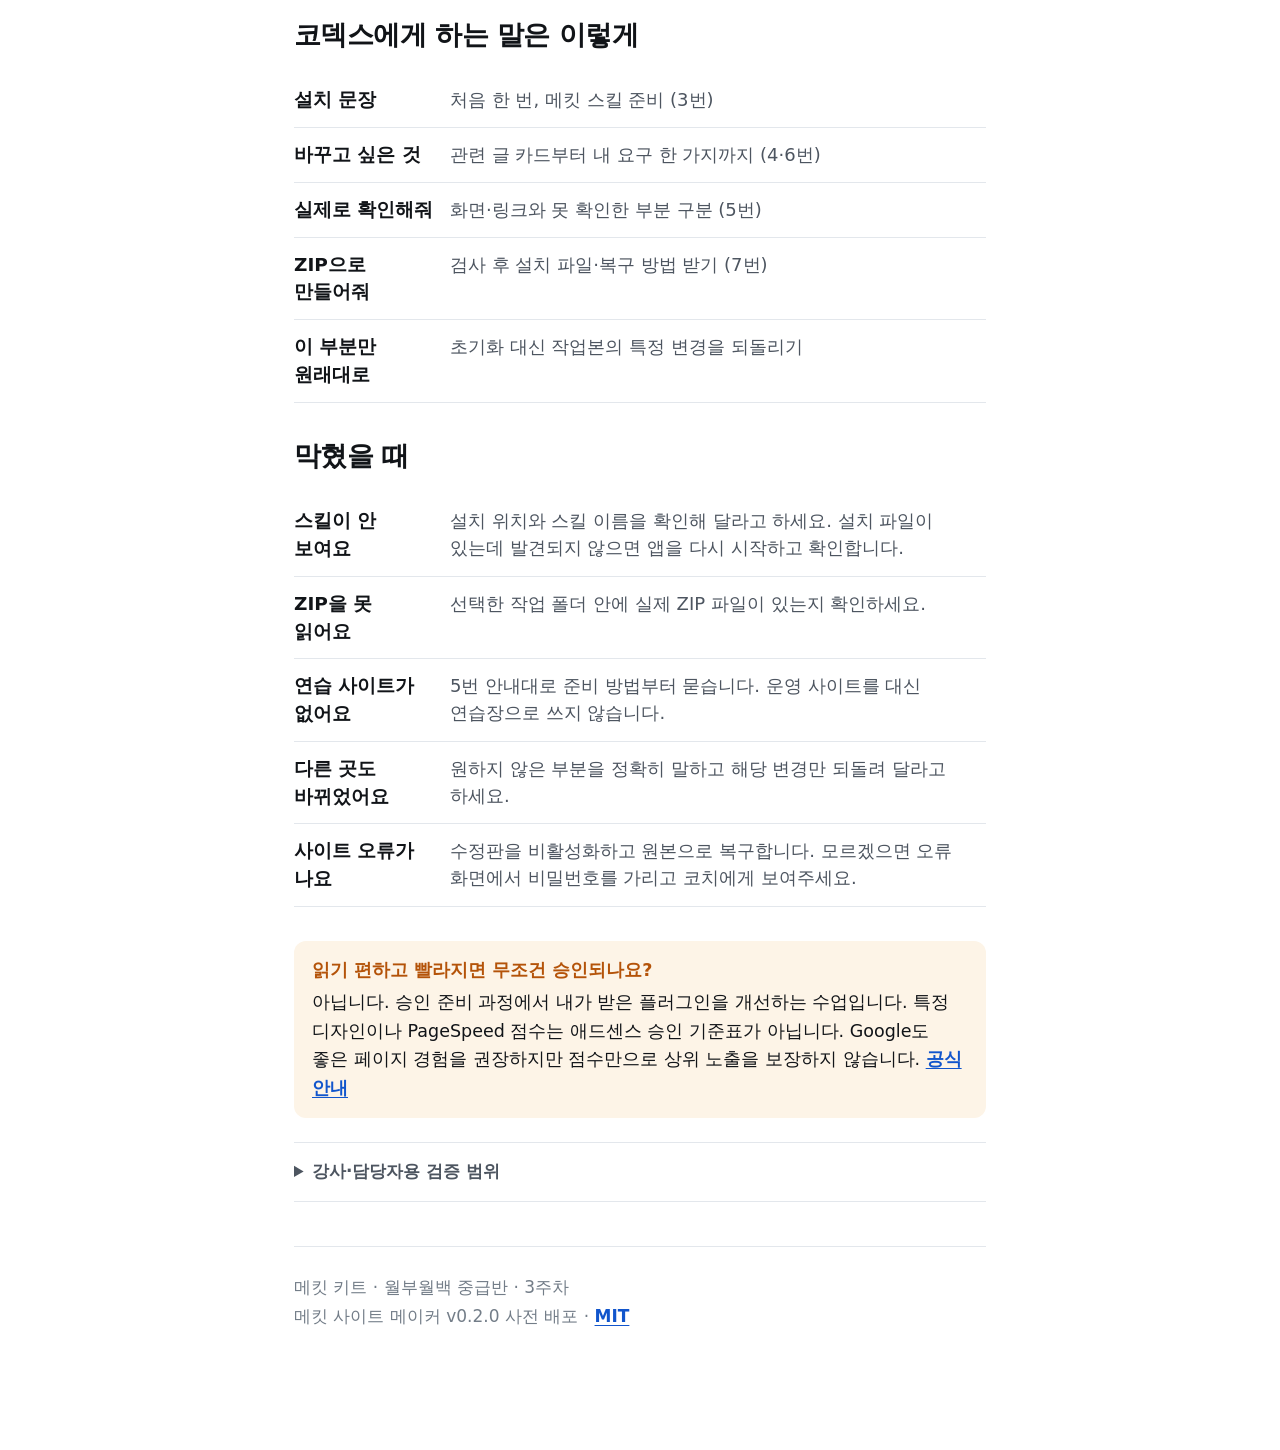
==== commit f41b275f: "메킷애센 업그레이드 실습과 가독성·속도 지침 보강" ====
--- a/docs/week3/index.html
+++ b/docs/week3/index.html
@@ -3,9 +3,9 @@
 <head>
   <meta charset="utf-8">
   <meta name="viewport" content="width=device-width, initial-scale=1">
-  <meta name="description" content="메킷 스킬을 준비하고, Codex에 원하는 변경을 말하고, 내 WordPress 플러그인을 만드는 중급반 3주차 안내서.">
+  <meta name="description" content="받은 메킷애센 플러그인을 코덱스로 업그레이드하는 3주차 안내서. 가독성·모바일·속도 중 필요한 개선을 선택하고 전후를 확인합니다.">
   <meta name="color-scheme" content="light dark">
-  <title>내 플러그인 만들기 — 월부월백 중급반 3주차</title>
+  <title>내 메킷애센 업그레이드 — 월부월백 중급반 3주차</title>
   <link rel="stylesheet" href="style.css">
 </head>
 <body>
@@ -13,8 +13,8 @@
 <main class="wrap">
   <header>
     <p class="eyebrow">월부월백 중급반 · 3주차</p>
-    <h1>코덱스로<br>내 플러그인 만들기</h1>
-    <p>바꾸고 싶은 것을 말하면 코덱스가 <b>작업본을 수정</b>합니다.<br>화면을 확인하고 <b>내 워드프레스에 적용</b>해 봅니다.</p>
+    <h1>코덱스로<br>내 메킷애센 업그레이드</h1>
+    <p>강의에서 받은 플러그인, 이제 <b>내가 원하는 대로 고쳐봅니다.</b><br>읽기 편하게, 휴대폰에서도 보기 좋게, 필요한 곳은 더 가볍게.</p>
   </header>
 
   <section class="prep" aria-labelledby="prep-title">
@@ -24,12 +24,12 @@
       <li><b>강의에서 받은 메킷애센 플러그인 ZIP</b> — 원본은 그대로 보관합니다</li>
       <li><b>새 작업 폴더</b> — 이번에는 1·2주차 폴더와 따로 만듭니다</li>
       <li><b>연습용 워드프레스</b> — 화면과 작동을 확인할 곳입니다</li>
-      <li>내가 바꾸고 싶은 <b>기능이나 모양 한 가지</b></li>
+      <li>내 사이트에서 불편한 <b>기능이나 모양 한 가지</b> — 무엇을 고를지 모르겠으면 아래 예시부터 보세요</li>
     </ul>
   </section>
   <p class="tiny">안내서는 휴대폰으로 봐도 됩니다. 파일 수정 실습은 컴퓨터에서 진행하세요.</p>
 
-  <aside class="note warn intro-note"><b>2주차와 달라요 — 새 폴더에서 시작</b>이번에는 정해진 글쓰기 자동화를 실행하는 것이 아니라 <b>플러그인을 직접 바꿉니다.</b> 1·2주차 폴더 안의 프로그램과 설정은 건드리지 않습니다.</aside>
+  <aside class="note warn intro-note"><b>이번에는 새 사이트나 글을 만들지 않습니다</b>이미 받은 <b>메킷애센의 개인 수정본</b>을 만듭니다. 스킬은 고칠 때 참고하는 작업 지침입니다. 새 작업 폴더에서 진행하고, 1·2주차 프로그램·기존 글·원본은 그대로 둡니다.</aside>
 
   <div class="steps" id="steps">
     <section class="step" id="step-1" aria-labelledby="title-1">
@@ -47,7 +47,7 @@
         <p>강의에서 받은 <b>메킷애센 ZIP</b>을 방금 만든 폴더 안에 복사해 넣으세요. 직접 압축을 풀거나 코드를 고치지 않아도 됩니다.</p>
         <div class="file-flow" aria-label="받은 원본 ZIP은 보관하고 코덱스가 별도 작업본을 만듭니다"><div><span class="file-tag">ZIP</span><b>받은 원본</b><small>그대로 보관</small></div><span class="arrow" aria-hidden="true">→</span><div><span class="file-tag blue">수정</span><b>내 작업본</b><small>코덱스가 따로 준비</small></div></div>
         <aside class="note stop"><b>원본을 지우지 마세요</b>잘못 바뀌었을 때 돌아갈 기준입니다. 수정본은 원본과 구분해서 만듭니다.</aside>
-        <details><summary>메킷애센 ZIP이 없다면</summary><p>독립 연습용 플러그인으로 시작할 수 있습니다. 메킷애센을 대신하는 제품은 아닙니다.</p><a class="linkbig" href="../downloads/makeit-related-lab-0.1.0.zip" download>연습용 플러그인 ZIP 받기 ↓</a><p>이 예제는 설치 후 글의 단축코드 블록에 <span class="path">[makeit_related_lab]</span>를 넣어 사용합니다. 같은 카테고리에 공개 글이 두 개 이상 있어야 다른 글 카드가 나옵니다.</p></details>
+        <details><summary>메킷애센 ZIP이 없다면</summary><p>강의 자료실에서 배포본을 받거나 코치에게 문의하세요. GitHub의 공개 연습 플러그인은 별도 참고용이며 <b>이번 수업의 메킷애센을 대신하지 않습니다.</b></p></details>
       </div>
     </section>
 
@@ -55,7 +55,8 @@
       <div class="num" aria-hidden="true">3</div><div class="body">
         <h2 id="title-3">메킷 스킬 설치 — 이 문장</h2>
         <p>아래 문장을 복사해서 <b>코덱스 채팅창</b>에 붙여넣으세요.</p>
-        <div class="prompt"><p id="install-prompt">$skill-installer를 사용해서 https://github.com/makeit-edu/makeit-site-skills/tree/v0.1.0/skills/makeit-site-improve 의 스킬을 설치해줘. 같은 이름이 이미 있으면 덮어쓰지 말고 알려줘. 설치 후 실제 스킬 이름과 읽을 수 있는지 확인해줘.</p><button type="button" data-copy="install-prompt">설치 문장 복사</button></div>
+        <div class="prompt"><p id="install-prompt">$skill-installer를 사용해서 https://github.com/makeit-edu/makeit-site-skills/tree/v0.2.0/skills/makeit-site-improve 의 스킬을 설치해줘. 같은 이름이 이미 있으면 덮어쓰지 말고 알려줘. 설치 후 실제 스킬 이름과 읽을 수 있는지 확인해줘.</p><button type="button" data-copy="install-prompt">설치 문장 복사</button></div>
+        <details><summary>이전 버전 스킬이 이미 있다면</summary><p>코덱스에게 기존 스킬의 위치와 개인 수정 여부를 확인해 달라고 하세요. 기존판을 보관한 뒤 새 버전으로 교체할 계획을 설명받고 진행합니다. 설치 문장을 반복해 기존판을 덮어쓰지 마세요.</p></details>
         <aside class="note ok"><b>스킬은 ‘코덱스의 작업 지침’입니다</b>검색에 필요한 구조, 기존 기능 보호, 변경 후 확인 기준을 알려줍니다. <b>워드프레스에 설치하는 플러그인과는 다릅니다.</b> 스킬 자체에는 별도 API 키가 필요하지 않습니다.</aside>
         <aside class="note warn"><b>설치를 진행할지 물으면</b>대상이 위 메킷 저장소인지 읽어보고 <span class="type">진행해</span>라고 답하세요. 다른 도구 설치나 비용이 나오면 무엇이 필요한지 먼저 확인합니다.</aside>
         <p class="success">확인할 것: 코덱스가 <b>makeit-site-improve</b> 스킬을 찾고 읽을 수 있어야 합니다.</p>
@@ -64,23 +65,29 @@
 
     <section class="step" id="step-4" aria-labelledby="title-4">
       <div class="num" aria-hidden="true">4</div><div class="body">
-        <h2 id="title-4">바꾸고 싶은 것 말하기</h2>
-        <p>처음에는 <b>글 아래의 관련 글을 사진 카드로</b> 바꿔봅니다. 아래 문장을 그대로 보내세요.</p>
-        <div class="prompt"><p id="change-prompt">메킷 사이트 메이커를 사용해 이 폴더의 플러그인 ZIP을 살펴봐줘. 원본은 보관하고 작업본을 만들어줘. 기존 관련 글을 사진 카드로 바꾸고 컴퓨터에서는 3열, 휴대폰에서는 1열로 보여줘. 같은 기능을 중복 추가하지 말고, 사진이나 관련 글이 없는 경우도 처리해줘. 라이선스·광고·초기화 기능은 바꾸지 마.</p><button type="button" data-copy="change-prompt">수정 문장 복사</button></div>
-        <div class="screen"><div class="bar"><span>코덱스 대화 · 설명용 예시</span></div><div class="conversation"><p class="you">관련 글을 사진 카드로 바꿔줘.</p><p class="codex">기존 관련 글이 나오는 곳을 확인하고,<br>원본과 별도의 작업본을 수정할게요.</p></div><div class="screen-caption">실제 응답과 추가 질문은 파일과 환경에 따라 달라집니다.</div></div>
-        <aside class="note warn"><b>다른 기능까지 바꾼다고 하면</b><span class="type">이번에는 관련 글만 바꿔줘</span>라고 말하세요. 파일을 읽거나 수정할 권한을 요청하면 대상 폴더를 확인합니다.</aside>
+        <h2 id="title-4">내가 업그레이드할 것 고르기</h2>
+        <p><b>세 가지 중 필요한 것 하나</b>를 고르세요. 학생마다 같은 것을 고를 필요는 없습니다. 선택하면 아래 요청 문장이 바뀝니다.</p>
+        <fieldset class="upgrade-options"><legend>어디를 개선할까요?</legend><label><input type="radio" name="upgrade" value="reading" checked><span><b>읽기 편하게</b><small>본문 글자·줄 간격·문단 여백</small></span></label><label><input type="radio" name="upgrade" value="mobile"><span><b>휴대폰에서 보기 좋게</b><small>기존 목차·관련 글·이미지 배치</small></span></label><label><input type="radio" name="upgrade" value="speed"><span><b>느린 부분 개선하기</b><small>PageSpeed 결과로 원인부터 확인</small></span></label></fieldset>
+        <div class="prompt"><p id="change-prompt">메킷 사이트 메이커로 이 폴더의 메킷애센을 업그레이드해줘. 기존 본문을 읽기 편하도록 글자 크기·줄 간격·문단 여백을 개선하고 싶어. 내 화면과 현재 소스부터 확인하고 플러그인에서 담당하는 부분만 작업본으로 고쳐줘. 바꾸기 전 화면을 남겨줘. 원본·글 내용·라이선스·광고·초기화 기능은 유지해줘. 새 사이트나 새 글, 별도 플러그인은 만들지 마. 테마나 서버 변경이 필요하면 먼저 설명해줘.</p><button type="button" data-copy="change-prompt">선택한 요청 문장 복사</button></div>
+        <div class="note warn" id="speed-first" hidden><b>속도를 골랐다면 수정 전에 측정부터</b>6번의 PageSpeed 안내를 먼저 보고 결과를 코덱스에 주세요. 점수만 보고 무작정 코드를 고치지 않습니다.</div>
+        <div class="screen"><div class="bar"><span>읽기 편함 비교 · 설명용 모형</span></div><div class="reading-demo"><section class="reading-before"><h3>빽빽한 화면</h3><p>이 글에서 필요한 내용을 차례로 확인해 보세요. 작은 글자와 좁은 줄 간격은 화면에서 읽기 불편할 수 있습니다.</p><p>글 내용은 그대로 두고 글자와 여백만 조정할 수 있습니다.</p></section><section class="reading-after"><h3>여유 있는 화면</h3><p>이 글에서 필요한 내용을 차례로 확인해 보세요. 작은 글자와 좁은 줄 간격은 화면에서 읽기 불편할 수 있습니다.</p><p>글 내용은 그대로 두고 글자와 여백만 조정할 수 있습니다.</p></section></div><div class="screen-caption">원리를 보여주는 모형입니다. 실제 메킷애센의 변경 전후나 검색·승인 효과를 측정한 화면은 아닙니다. 내 사이트는 현재 화면부터 확인합니다.</div></div>
+        <aside class="note ok"><b>무엇을 바꿀지 아직 모르겠다면</b><span class="type">내 화면과 메킷애센 소스를 보고, 플러그인에서 고칠 수 있는 것 세 가지를 쉽게 제안해줘. 아직 수정하지 마.</span>라고 말하고, 제안 중 내가 원하는 것을 고르세요.</aside>
+        <aside class="note warn"><b>다른 기능까지 바꾼다고 하면</b><span class="type">내가 고른 부분만 바꿔줘</span>라고 말하세요. 코덱스가 실제 글 주소나 화면을 요청하면 그 자료를 줍니다. 비밀번호는 화면에 넣지 마세요.</aside>
       </div>
     </section>
 
     <section class="step" id="step-5" aria-labelledby="title-5">
       <div class="num" aria-hidden="true">5</div><div class="body">
         <h2 id="title-5">연습 사이트에서 직접 확인</h2>
-        <p>코덱스가 다 만들었다고 하면 <b>연습용 워드프레스에서 화면과 작동</b>을 확인합니다. 아래는 실제 로컬 시험 화면입니다.</p>
+        <p><b>같은 글을 수정 전과 후에 나란히</b> 보세요. 글 내용은 그대로 두고 내가 고른 부분이 바뀌었는지, 컴퓨터와 휴대폰에서 모두 확인합니다.</p>
+        <ul class="checks"><li><b>가독성:</b> 글자·줄 간격·문단 여백이 원하는 대로인가요?</li><li><b>모바일:</b> 가로로 넘치거나 겹치는 부분이 없나요?</li><li><b>기존 기능:</b> 목차·카드의 링크가 여전히 맞는 곳으로 가나요?</li><li><b>속도:</b> 6번처럼 같은 조건에서 다시 측정했나요?</li></ul>
+        <details><summary>실제로 메킷애센을 바꾼 예시 보기</summary>
+        <p>아래는 기존 관련 글 표시를 카드로 바꾼 <b>실제 로컬 WordPress 시험</b>입니다. 이것은 업그레이드 예시 하나이며, 모든 학생이 같은 카드로 만들 필요는 없습니다.</p>
         <figure><figcaption><span>바꾸기 전</span>글자로 보이던 관련 글</figcaption><a href="../images/makeit-before.png" target="_blank" rel="noopener"><img src="../images/makeit-before.png" alt="변경 전 텍스트 중심 관련 글 목록" width="1118" loading="lazy"></a></figure>
         <figure><figcaption><span>바꾼 뒤</span>사진이 있는 관련 글 카드</figcaption><a href="../images/makeit-after-1440.png" target="_blank" rel="noopener"><img src="../images/makeit-after-1440.png" alt="변경 후 사진과 제목이 있는 세 열의 관련 글 카드" width="1118" loading="lazy"></a></figure>
         <p class="caption">검증용 글·이미지를 사용한 화면입니다. 사진을 누르면 크게 볼 수 있습니다.</p>
-        <ul class="checks"><li>카드를 누르면 <b>맞는 글이 열리나요?</b></li><li>휴대폰에서는 <b>한 줄에 하나씩</b> 보이나요?</li><li>사진이 없는 글과 긴 제목도 괜찮나요?</li><li>기존 본문·메뉴와 관련 글이 중복되거나 사라지지 않았나요?</li></ul>
-        <div class="prompt"><p id="check-prompt">이번 변경을 연습용 WordPress와 브라우저에서 확인해줘. 관련 글 중복, 링크, 사진 없는 글, 긴 제목, 모바일 화면, 기존 검색 관련 출력을 점검해줘. 실제 확인한 것과 못 확인한 것을 나눠서 알려줘. 운영 사이트에는 아직 적용하지 마.</p><button type="button" data-copy="check-prompt">점검 문장 복사</button></div>
+        </details>
+        <div class="prompt"><p id="check-prompt">내가 선택한 메킷애센 개선을 연습용 WordPress에서 확인해줘. 같은 글·화면 크기로 전후를 보여주고, 글 내용 유지, 가독성, 모바일 넘침, 기존 목차·관련 글·링크·이미지·검색 관련 출력을 점검해줘. 속도를 바꿨다면 같은 조건의 측정 결과를 비교해줘. 확인하지 못한 것은 따로 알려줘. 운영 사이트에는 아직 적용하지 마.</p><button type="button" data-copy="check-prompt">점검 문장 복사</button></div>
         <aside class="note warn"><b>연습 사이트가 아직 없다면</b><span class="type">운영 사이트를 건드리지 않고 연습할 환경을 준비하는 방법부터 알려줘</span>라고 말하세요. 준비가 안 되면 화면 검증은 아직 끝난 것이 아닙니다.</aside>
         <aside class="note stop"><b>“문법 검사 통과”만으로 끝이 아닙니다</b>워드프레스에서 실제로 켜지고, 원하는 화면이 나오는지 확인해야 합니다.</aside>
       </div>
@@ -88,11 +95,21 @@
 
     <section class="step" id="step-6" aria-labelledby="title-6">
       <div class="num" aria-hidden="true">6</div><div class="body">
-        <h2 id="title-6">이번에는 내 방식으로 바꾸기</h2>
-        <p>공통 실습이 되면 <b>내가 원하는 변화 한 가지</b>를 더 말해보세요. 강사의 문장을 그대로 따라 하는 데서 끝나지 않습니다.</p>
-        <div class="cmds examples"><div class="cmd"><b>글자</b><span>카드 제목을 조금 더 크게 해줘.</span></div><div class="cmd"><b>색상</b><span>카드 배경을 연한 초록색으로 바꿔줘.</span></div><div class="cmd"><b>배치</b><span>컴퓨터에서는 한 줄에 두 개만 보여줘.</span></div></div>
-        <div class="personal"><label for="idea">내가 원하는 변화 적기</label><textarea id="idea" rows="3" maxlength="2000" placeholder="예: 카드 제목을 더 크게 하고, 사진 모서리를 둥글게 해줘."></textarea><button type="button" id="build-prompt">내 요청문 만들기</button><div class="prompt" id="personal-result" hidden><p id="own-prompt"></p><button type="button" data-copy="own-prompt">내 요청문 복사</button></div><p class="caption">이 입력란은 문장만 만듭니다. 복사해서 코덱스에 보내야 수정됩니다.</p></div>
-        <aside class="note ok"><b>바꾼 뒤에는 한 번 더</b>5번처럼 화면과 링크를 다시 확인하세요. 원치 않는 부분이 바뀌면 그 부분을 정확히 말하면 됩니다.</aside>
+        <h2 id="title-6">내 요구를 더 구체적으로 말하기</h2>
+        <p>내가 원하는 기능을 내가 정합니다. 아래 예시처럼 <b>불편한 점과 원하는 결과</b>를 말해보세요.</p>
+        <div class="cmds examples"><div class="cmd"><b>글자</b><span>휴대폰에서 본문이 작아요. 내용은 그대로 두고 읽기 편하게 해줘.</span></div><div class="cmd"><b>목차</b><span>기존 목차가 본문을 가려요. 휴대폰에서 겹치지 않게 해줘.</span></div><div class="cmd"><b>속도</b><span>이 속도 검사 결과에서 메킷애센이 원인인 부분만 찾아줘.</span></div></div>
+        <div class="personal"><label for="idea">내가 원하는 업그레이드 적기</label><textarea id="idea" rows="3" maxlength="2000" placeholder="예: 본문 문단 사이가 너무 좁아요. 글 내용은 그대로 두고 간격을 넓혀줘."></textarea><button type="button" id="build-prompt">내 요청문 만들기</button><div class="prompt" id="personal-result" hidden><p id="own-prompt"></p><button type="button" data-copy="own-prompt">내 요청문 복사</button></div><p class="caption">이 입력란은 문장만 만듭니다. 복사해서 코덱스에 보내야 수정됩니다.</p></div>
+        <details id="speed-guide"><summary>속도 실습 — PageSpeed Insights 사용하기</summary>
+          <p>페이지스피드는 <b>내 페이지의 속도와 개선할 곳을 보는 검사 도구</b>입니다. 플러그인을 자동으로 고쳐주는 도구는 아닙니다.</p>
+          <a class="linkbig" href="https://pagespeed.web.dev/" target="_blank" rel="noopener">PageSpeed Insights 열기 ↗</a>
+          <ol class="install-route"><li><b>수정 전:</b> 검사할 글 주소를 넣고 분석합니다. ‘모바일’ 결과와 측정 날짜를 보관합니다.</li><li><b>코덱스에 전달:</b> 결과 링크 또는 캡처를 주고, 메킷애센에서 고칠 수 있는 원인을 찾게 합니다.</li><li><b>작업본 수정:</b> 원인 하나만 고치고 연습 사이트의 화면·기능도 확인합니다.</li><li><b>수정 후:</b> 같은 페이지·같은 조건에서 다시 검사합니다. 가능하면 전후 각각 3번 재고 가운데 값을 비교합니다.</li></ol>
+          <div class="metric-list"><p><b>성능 점수</b> — 모의 검사 종합 점수. 한 번의 숫자로 단정하지 않아요.</p><p><b>LCP</b> — 큰 내용이 나타나는 시간. 보고서의 초 단위를 비교해요.</p><p><b>CLS</b> — 화면 배치가 얼마나 흔들리는지 봐요.</p></div>
+          <div class="prompt"><p id="speed-prompt">메킷 사이트 메이커로 이 PageSpeed 결과와 내 메킷애센 소스를 함께 봐줘. 먼저 수정 전 수치와 측정 조건을 기록하고, 원인을 플러그인·테마·서버·이미지·외부 기능으로 나눠줘. 메킷애센 안에서 고칠 수 있는 항목 하나를 제안해줘. 아직 수정하지 말고 광고·통계·라이선스를 제거하는 방법은 제외해줘. 실제 방문자 자료와 모의 검사 결과를 섞지 마.</p><button type="button" data-copy="speed-prompt">속도 점검 문장 복사</button></div>
+          <aside class="note warn"><b>내 컴퓨터의 연습 사이트는 바로 검사할 수 없어요</b>이 서비스가 접근할 수 있는 URL이 필요합니다. 로컬 환경은 코덱스에게 별도 로컬 검사 가능 여부를 물어보세요. 검사하려고 사이트를 무단 공개하거나 운영 사이트부터 바꾸지 않습니다. 서로 다른 사이트의 숫자를 전후 효과로 비교하지 마세요.</aside>
+          <p class="caption">점수는 검사마다 달라질 수 있습니다. 실제 방문자 자료는 최근 28일 집계라 바로 바뀌지 않으며, ‘데이터 없음’은 0점이 아닙니다. <a href="https://developers.google.com/speed/docs/insights/v5/about">Google의 측정 안내</a></p>
+          <p class="caption"><b>현재 이 가이드에는 속도 향상 실측 사례를 싣지 않았습니다.</b> 학생 자신의 페이지에서 측정한 값으로 판단합니다.</p>
+        </details>
+        <aside class="note ok"><b>바꾼 뒤에는 한 번 더</b>5번처럼 화면과 링크를 다시 확인하세요. 점수가 좋아도 글이 안 보이거나 기존 기능이 사라졌다면 성공이 아닙니다.</aside>
       </div>
     </section>
 
@@ -123,10 +140,10 @@
     <div class="cmds"><div class="cmd"><b>설치 문장</b><span>처음 한 번, 메킷 스킬 준비 (3번)</span></div><div class="cmd"><b>바꾸고 싶은 것</b><span>관련 글 카드부터 내 요구 한 가지까지 (4·6번)</span></div><div class="cmd"><b>실제로 확인해줘</b><span>화면·링크와 못 확인한 부분 구분 (5번)</span></div><div class="cmd"><b>ZIP으로 만들어줘</b><span>검사 후 설치 파일·복구 방법 받기 (7번)</span></div><div class="cmd"><b>이 부분만 원래대로</b><span>초기화 대신 작업본의 특정 변경을 되돌리기</span></div></div>
     <h2>막혔을 때</h2>
     <div class="cmds"><div class="cmd"><b>스킬이 안 보여요</b><span>설치 위치와 스킬 이름을 확인해 달라고 하세요. 설치 파일이 있는데 발견되지 않으면 앱을 다시 시작하고 확인합니다.</span></div><div class="cmd"><b>ZIP을 못 읽어요</b><span>선택한 작업 폴더 안에 실제 ZIP 파일이 있는지 확인하세요.</span></div><div class="cmd"><b>연습 사이트가 없어요</b><span>5번 안내대로 준비 방법부터 묻습니다. 운영 사이트를 대신 연습장으로 쓰지 않습니다.</span></div><div class="cmd"><b>다른 곳도 바뀌었어요</b><span>원하지 않은 부분을 정확히 말하고 해당 변경만 되돌려 달라고 하세요.</span></div><div class="cmd"><b>사이트 오류가 나요</b><span>수정판을 비활성화하고 원본으로 복구합니다. 모르겠으면 오류 화면에서 비밀번호를 가리고 코치에게 보여주세요.</span></div></div>
-    <aside class="note warn"><b>SEO 스킬이면 승인이나 노출이 보장되나요?</b>아닙니다. 검색에 필요한 구조와 기존 기능을 확인하도록 돕는 지침입니다. 검색 순위·AI 답변 인용·애드센스 승인을 보장하지 않습니다.</aside>
+    <aside class="note warn"><b>읽기 편하고 빨라지면 무조건 승인되나요?</b>아닙니다. 승인 준비 과정에서 내가 받은 플러그인을 개선하는 수업입니다. 특정 디자인이나 PageSpeed 점수는 애드센스 승인 기준표가 아닙니다. Google도 좋은 페이지 경험을 권장하지만 점수만으로 상위 노출을 보장하지 않습니다. <a href="https://developers.google.com/search/docs/appearance/page-experience">공식 안내</a></aside>
     <details class="teacher"><summary>강사·담당자용 검증 범위</summary><p>스킬 다운로드·설치, 로컬 WordPress 실행·화면·복구, 검사 도구 시험을 확인했습니다. Windows 첫 설치, 첫 수강생 완주, 운영 사이트 적용은 별도 검증이 필요합니다. 설치 파일 확인과 실제 대화에서의 스킬 사용은 구분합니다.</p><p><a href="../verification.md">상세 검증 기록</a> · <a href="../sources.md">공식 근거</a> · <a href="https://github.com/makeit-edu/makeit-site-skills">공개 저장소</a></p></details>
   </section>
-  <footer>메킷 키트 · 월부월백 중급반 · 3주차<br>메킷 사이트 메이커 v0.1.0 사전 배포 · <a href="https://github.com/makeit-edu/makeit-site-skills/blob/main/LICENSE">MIT</a></footer>
+  <footer>메킷 키트 · 월부월백 중급반 · 3주차<br>메킷 사이트 메이커 v0.2.0 사전 배포 · <a href="https://github.com/makeit-edu/makeit-site-skills/blob/main/LICENSE">MIT</a></footer>
 </main>
 <div id="notice" role="status" aria-live="polite"></div>
 <script src="script.js"></script>
--- a/docs/week3/style.css
+++ b/docs/week3/style.css
@@ -3,3 +3,5 @@
 *{box-sizing:border-box}html{-webkit-text-size-adjust:100%}body{margin:0;background:var(--bg);color:var(--ink);font:19px/1.75 var(--font);word-break:keep-all;overflow-wrap:anywhere;-webkit-font-smoothing:antialiased}.wrap{max-width:740px;margin:auto;padding:56px 24px 120px}header{margin-bottom:44px}header .eyebrow{font-size:15px;color:var(--blue);font-weight:700;margin:0 0 10px;letter-spacing:.02em}h1{font-size:44px;line-height:1.2;letter-spacing:-.03em;margin:0 0 16px;font-weight:800}header>p:last-child{font-size:21px;line-height:1.65;color:var(--muted);margin:0}b,strong{color:var(--ink)}a{color:var(--blue);font-weight:600;text-underline-offset:3px}button,textarea{font:inherit}button,a,summary,textarea{outline-offset:4px}:focus-visible{outline:3px solid var(--blue)}button{border:0;border-radius:8px;padding:11px 18px;min-height:46px;font-size:17px;font-weight:700;background:var(--blue);color:var(--bg);cursor:pointer}button:hover{filter:brightness(.9)}[hidden]{display:none!important}.prep{padding:24px 26px;margin-bottom:12px;border-radius:14px;background:var(--box)}.prep h2{font-size:19px;font-weight:800;margin:0 0 14px}.prep ul{list-style:none;padding:0;margin:0}.prep li{position:relative;font-size:18.5px;color:var(--muted);line-height:1.6;padding:7px 0 7px 30px}.prep li:before{content:"";position:absolute;top:16px;left:4px;width:8px;height:8px;border-radius:50%;background:var(--blue)}.tiny{font-size:16.5px;line-height:1.6;color:var(--faint);margin:14px 0 40px}.note{padding:15px 18px;margin:14px 0 0;border-radius:12px;font-size:17.5px;line-height:1.65}.note>b:first-child{display:block;font-weight:800;margin-bottom:3px}.warn{background:var(--warn-bg)}.warn>b:first-child{color:var(--warn)}.stop{background:var(--stop-bg)}.stop>b:first-child{color:var(--stop)}.ok{background:var(--ok-bg)}.ok>b:first-child{color:var(--ok)}.intro-note{margin:0 0 40px}.step{display:flex;gap:22px;padding:30px 0;border-top:1px solid var(--line);scroll-margin-top:20px}.step:first-child{border-top:2px solid var(--ink)}.num{flex:0 0 58px;font:700 42px/1.1 var(--mono);font-variant-numeric:tabular-nums;letter-spacing:-.04em;color:var(--blue)}.body{flex:1;min-width:0;padding-top:4px}.body h2{font-size:25px;font-weight:800;line-height:1.35;letter-spacing:-.02em;margin:0 0 12px}.body p{font-size:18.5px;line-height:1.7;color:var(--muted);margin:0 0 10px}.body p:last-child{margin-bottom:0}.path{display:inline-block;background:var(--box);padding:2px 9px;border-radius:6px;font:17px/1.6 var(--mono);word-break:break-all;color:var(--ink)}.type{display:inline;background:var(--ink);color:var(--bg);font-weight:700;padding:3px 7px;border-radius:5px;box-decoration-break:clone;-webkit-box-decoration-break:clone;line-height:1.9}.prompt{border:1px solid var(--line);border-radius:12px;overflow:hidden;background:var(--box);margin:14px 0}.prompt p{padding:18px;margin:0;color:var(--ink);font-size:18px;white-space:pre-wrap;word-break:normal}.prompt button{display:block;width:100%;border-radius:0;background:var(--ink);color:var(--bg)}.screen{border:1px solid var(--line);border-radius:12px;overflow:hidden;margin:14px 0;background:var(--bg)}.bar{background:var(--box);border-bottom:1px solid var(--line);padding:9px 14px;font-size:13px;color:var(--faint)}.folder-picture{padding:24px;display:flex;align-items:center;flex-direction:column;gap:8px}.folder-picture>span:last-child{font-size:16px;color:var(--muted)}.folder-icon{display:block;width:58px;height:40px;border-radius:4px;background:#f1bc53;position:relative;margin:10px 0}.folder-icon:before{content:"";position:absolute;top:-7px;left:0;background:#f1bc53;width:25px;height:10px;border-radius:4px 4px 0 0}.file-flow{display:flex;align-items:center;justify-content:center;gap:24px;background:var(--box);border-radius:12px;padding:22px 12px;margin:14px 0}.file-flow>div{display:flex;flex-direction:column;align-items:center;gap:4px}.file-tag{display:grid;place-items:center;width:48px;height:56px;border:1.5px solid var(--faint);border-radius:4px 12px 4px 4px;font:700 13px var(--mono);margin-bottom:5px}.file-tag.blue{border-color:var(--blue);color:var(--blue)}.file-flow small{color:var(--muted);font-size:14px}.arrow{color:var(--blue);font-size:24px}.linkbig{display:block;padding:16px 18px;background:var(--blue-bg);border-radius:12px;text-decoration:none;margin:14px 0;font-size:17px}.success{padding-top:12px}.body .success{font-size:16.5px;color:var(--ok)}.conversation{display:flex;flex-direction:column;gap:14px;padding:22px 18px}.conversation p{font-size:17px;padding:12px 15px;border-radius:10px;max-width:94%;margin:0}.conversation .you{background:var(--blue-bg);color:var(--ink);align-self:flex-end}.conversation .codex{background:var(--box);align-self:flex-start}.screen-caption{padding:10px 15px;background:var(--box);font-size:14px;color:var(--muted);border-top:1px solid var(--line)}figure{margin:16px 0;border:1px solid var(--line);border-radius:12px;overflow:hidden;background:var(--box)}figcaption{padding:12px 15px;font-size:16px;font-weight:600;border-bottom:1px solid var(--line)}figcaption span{color:var(--blue);font-weight:800;margin-right:12px}figure a{display:block}figure img{display:block;width:100%;height:auto}.body .caption{font-size:15px;color:var(--faint)}.checks{padding-left:23px;margin:18px 0;color:var(--muted);font-size:18px}.checks li{margin:7px 0}.cmds{margin:0 0 34px}.cmd{display:flex;align-items:baseline;gap:16px;padding:13px 0;border-bottom:1px solid var(--line)}.cmd>b{flex:0 0 140px;font-size:18.5px;line-height:1.5}.cmd>span{font-size:18px;line-height:1.5;color:var(--muted)}.examples{margin-bottom:20px}.examples .cmd>b{flex-basis:54px}.personal{border:1px solid var(--line);border-radius:12px;padding:18px;background:var(--box)}.personal label{display:block;font-size:17px;font-weight:700}textarea{display:block;width:100%;padding:12px;background:var(--bg);color:var(--ink);border:1px solid var(--line);border-radius:8px;resize:vertical;font-size:17px;line-height:1.65;margin:9px 0 12px;min-height:120px}.personal .caption{margin-top:12px}.personal .prompt{background:var(--bg)}.install-route{margin:0;padding:20px 22px 20px 48px;color:var(--muted);font-size:18px}.install-route li{padding:5px 0}details{margin:16px 0;padding:14px 0;border-top:1px solid var(--line);border-bottom:1px solid var(--line)}summary{font-size:17px;font-weight:700;cursor:pointer}details p{margin-top:12px!important}.tail{margin-top:36px;padding-top:36px;border-top:2px solid var(--ink)}.tail h2{font-size:27px;font-weight:800;line-height:1.4;letter-spacing:-.02em;margin:0 0 20px}.teacher{margin-top:24px;font-size:17px;color:var(--muted)}footer{margin-top:44px;padding-top:26px;border-top:1px solid var(--line);font-size:17px;line-height:1.7;color:var(--faint)}.skip{position:absolute;left:12px;top:-100px;padding:10px;background:var(--bg)}.skip:focus{top:12px}#notice{position:fixed;left:50%;bottom:24px;transform:translateX(-50%);max-width:calc(100vw - 32px);width:max-content;border-radius:10px;padding:12px 18px;background:var(--ink);color:var(--bg);font-size:16px;box-shadow:0 3px 15px #0002;opacity:0;pointer-events:none}#notice.visible{opacity:1}
 @media(max-width:620px){body{font-size:18px}.wrap{padding:36px 18px 90px}h1{font-size:33px}header>p:last-child{font-size:19px}.step{gap:15px;padding:26px 0}.num{flex-basis:40px;font-size:32px}.body h2{font-size:21px}.body p{font-size:17.5px}.cmd{flex-direction:column;gap:3px}.cmd>b,.examples .cmd>b{flex:none}.prep{padding:22px 20px}.prep li{font-size:17.5px}.note{padding:14px;font-size:16.5px}.prompt p{font-size:17px;padding:15px}.file-flow{gap:15px}.file-flow b{font-size:16px}.file-flow small{font-size:12px}.conversation{padding:16px 12px}.conversation p{font-size:16px}.tail h2{font-size:24px}.personal{padding:14px}.checks{font-size:17px}.install-route{font-size:17px;padding-left:36px}.body .caption{font-size:14px}figcaption{font-size:15px;padding:10px 12px}}
 @media print{body{background:#fff;color:#000;font-size:11.5pt}.wrap{max-width:none;padding:0}.step{break-inside:avoid}.prompt button,.personal,#notice,.skip{display:none}.note,.prep{border:1px solid #ccc}a{color:#000}figure{break-inside:avoid}details>p{display:block}footer{font-size:10pt}}
+.upgrade-options{border:0;margin:18px 0;padding:0;min-width:0}.upgrade-options legend{font-size:17px;font-weight:700;margin-bottom:9px}.upgrade-options label{display:flex;align-items:flex-start;gap:12px;padding:14px 16px;margin-bottom:9px;border:1px solid var(--line);border-radius:10px;cursor:pointer;background:var(--bg)}.upgrade-options label:has(input:checked){border-color:var(--blue);background:var(--blue-bg)}.upgrade-options input{width:20px;height:20px;margin:5px 0 0;flex-shrink:0;accent-color:var(--blue)}.upgrade-options b,.upgrade-options small{display:block}.upgrade-options b{font-size:18px}.upgrade-options small{font-size:16px;color:var(--muted)}.reading-demo{display:grid;grid-template-columns:1fr 1fr}.reading-demo section{padding:22px 18px;min-width:0}.reading-demo section+section{border-left:1px solid var(--line)}.reading-demo h3{font-size:16px;margin:0 0 14px;color:var(--blue)}.reading-before p{font-size:13px;line-height:1.3;margin-bottom:4px;color:var(--muted)}.reading-after p{font-size:18px;line-height:1.85;margin-bottom:20px;color:var(--ink)}.metric-list{border:1px solid var(--line);padding:14px;border-radius:10px;background:var(--box)}.metric-list p{font-size:16px}#speed-guide{scroll-margin-top:20px}
+@media(max-width:620px){h1{font-size:31px}.reading-demo{grid-template-columns:1fr}.reading-demo section+section{border-left:0;border-top:1px solid var(--line)}.reading-demo .reading-before p{font-size:13px}.reading-demo .reading-after p{font-size:18px}.upgrade-options label{padding:12px;gap:10px}.upgrade-options b{font-size:17px}.upgrade-options small{font-size:15px}}
